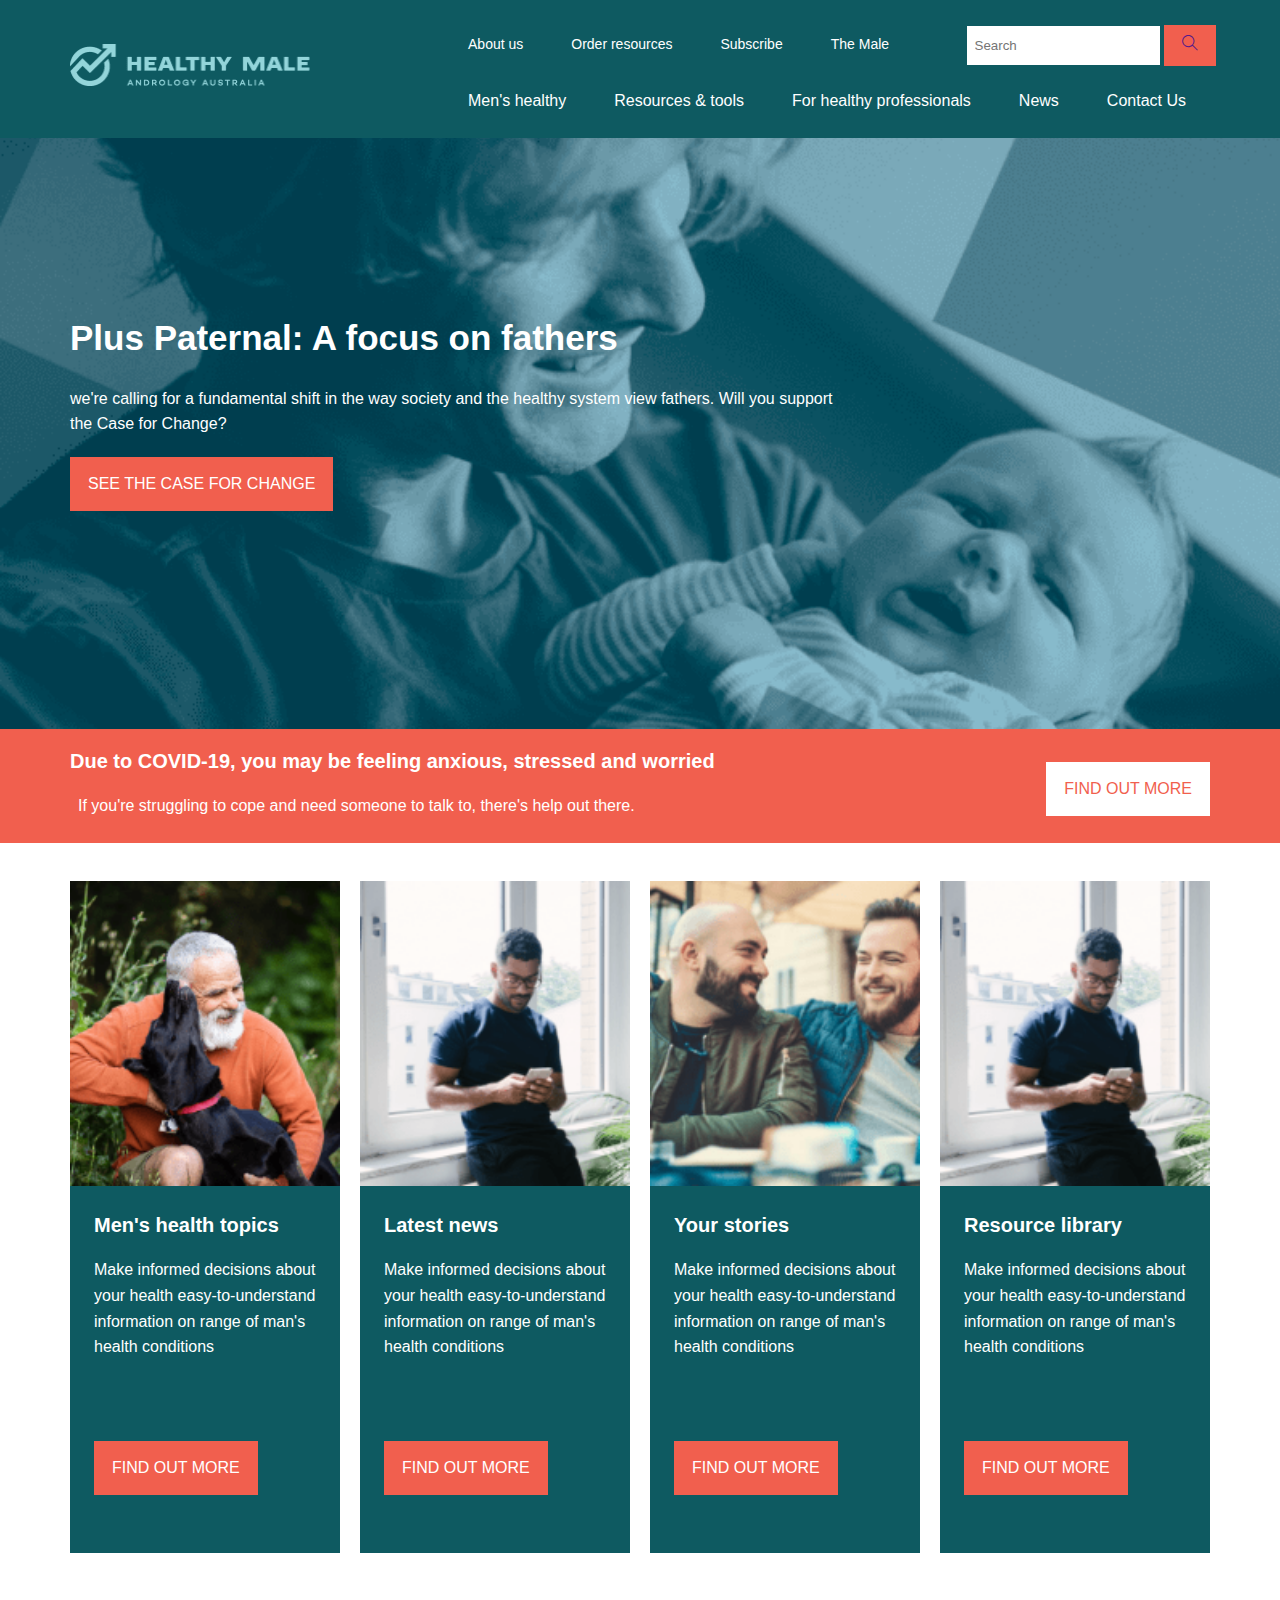
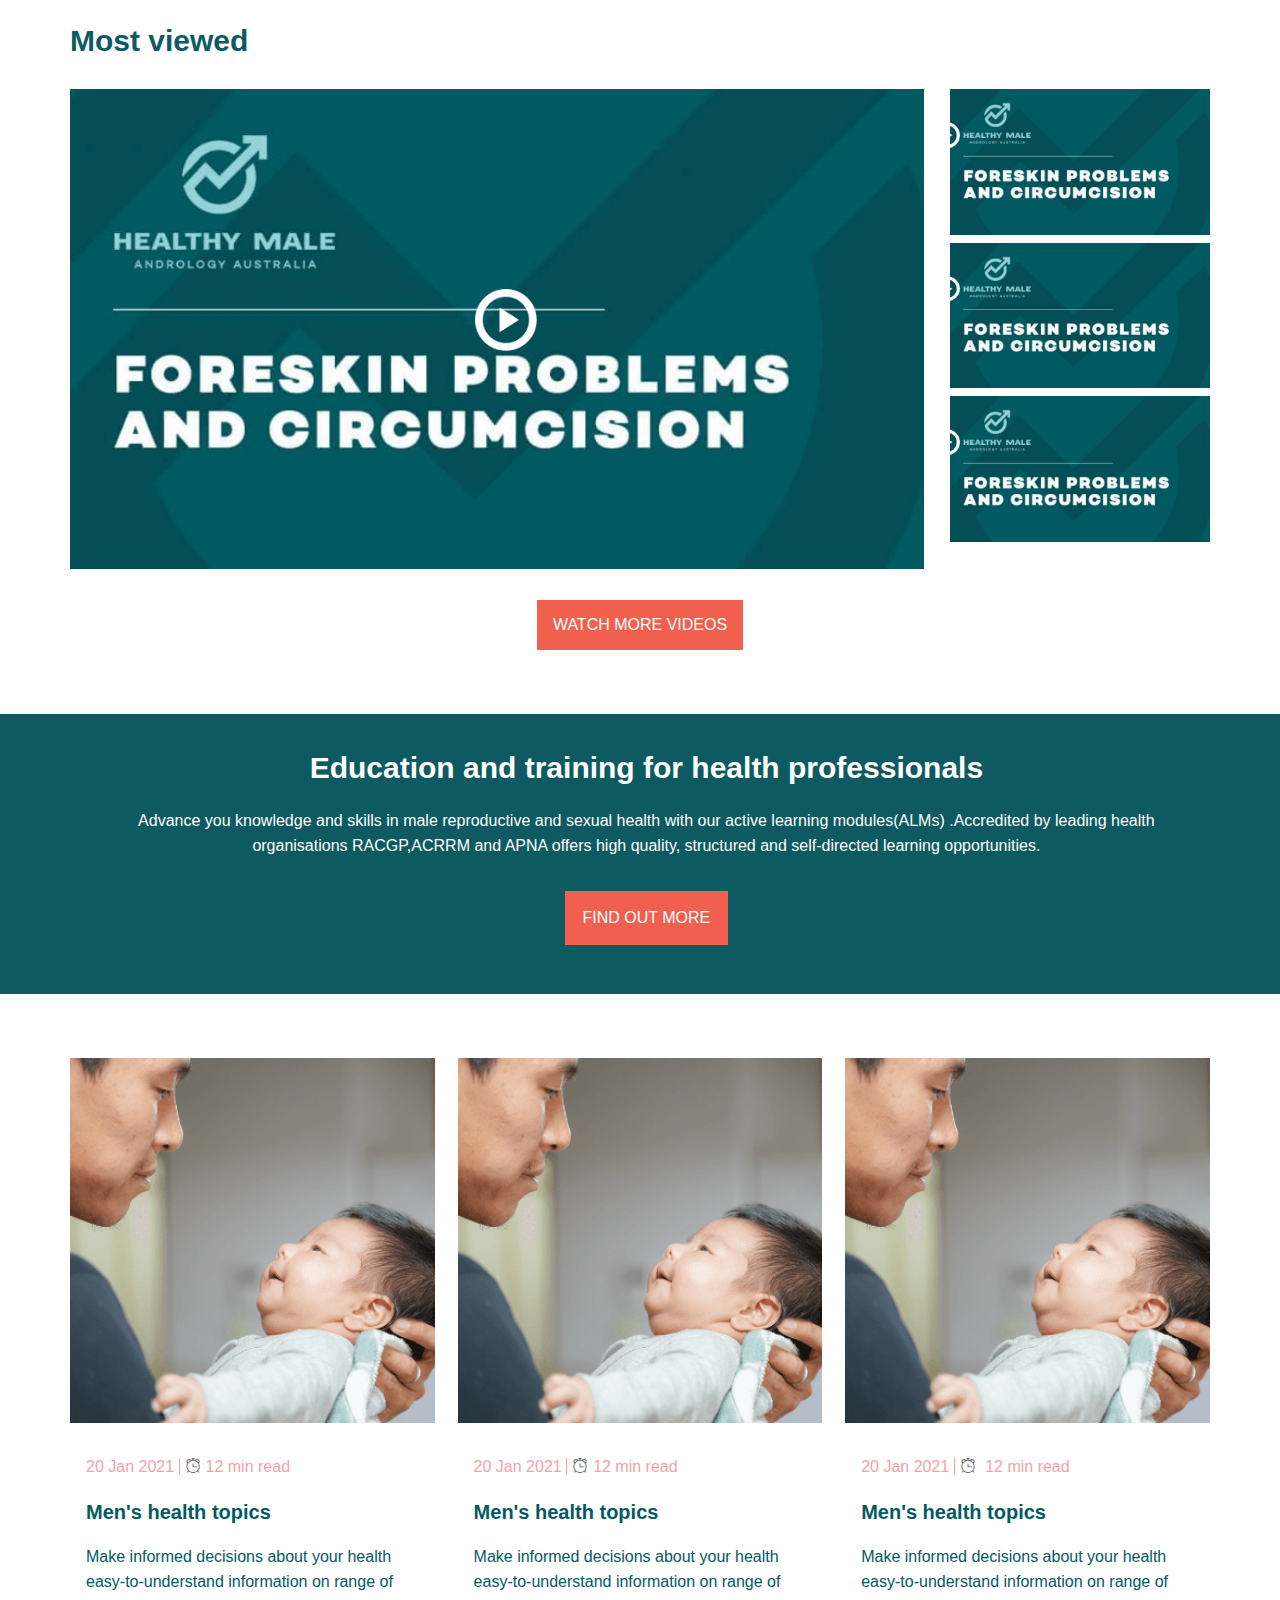
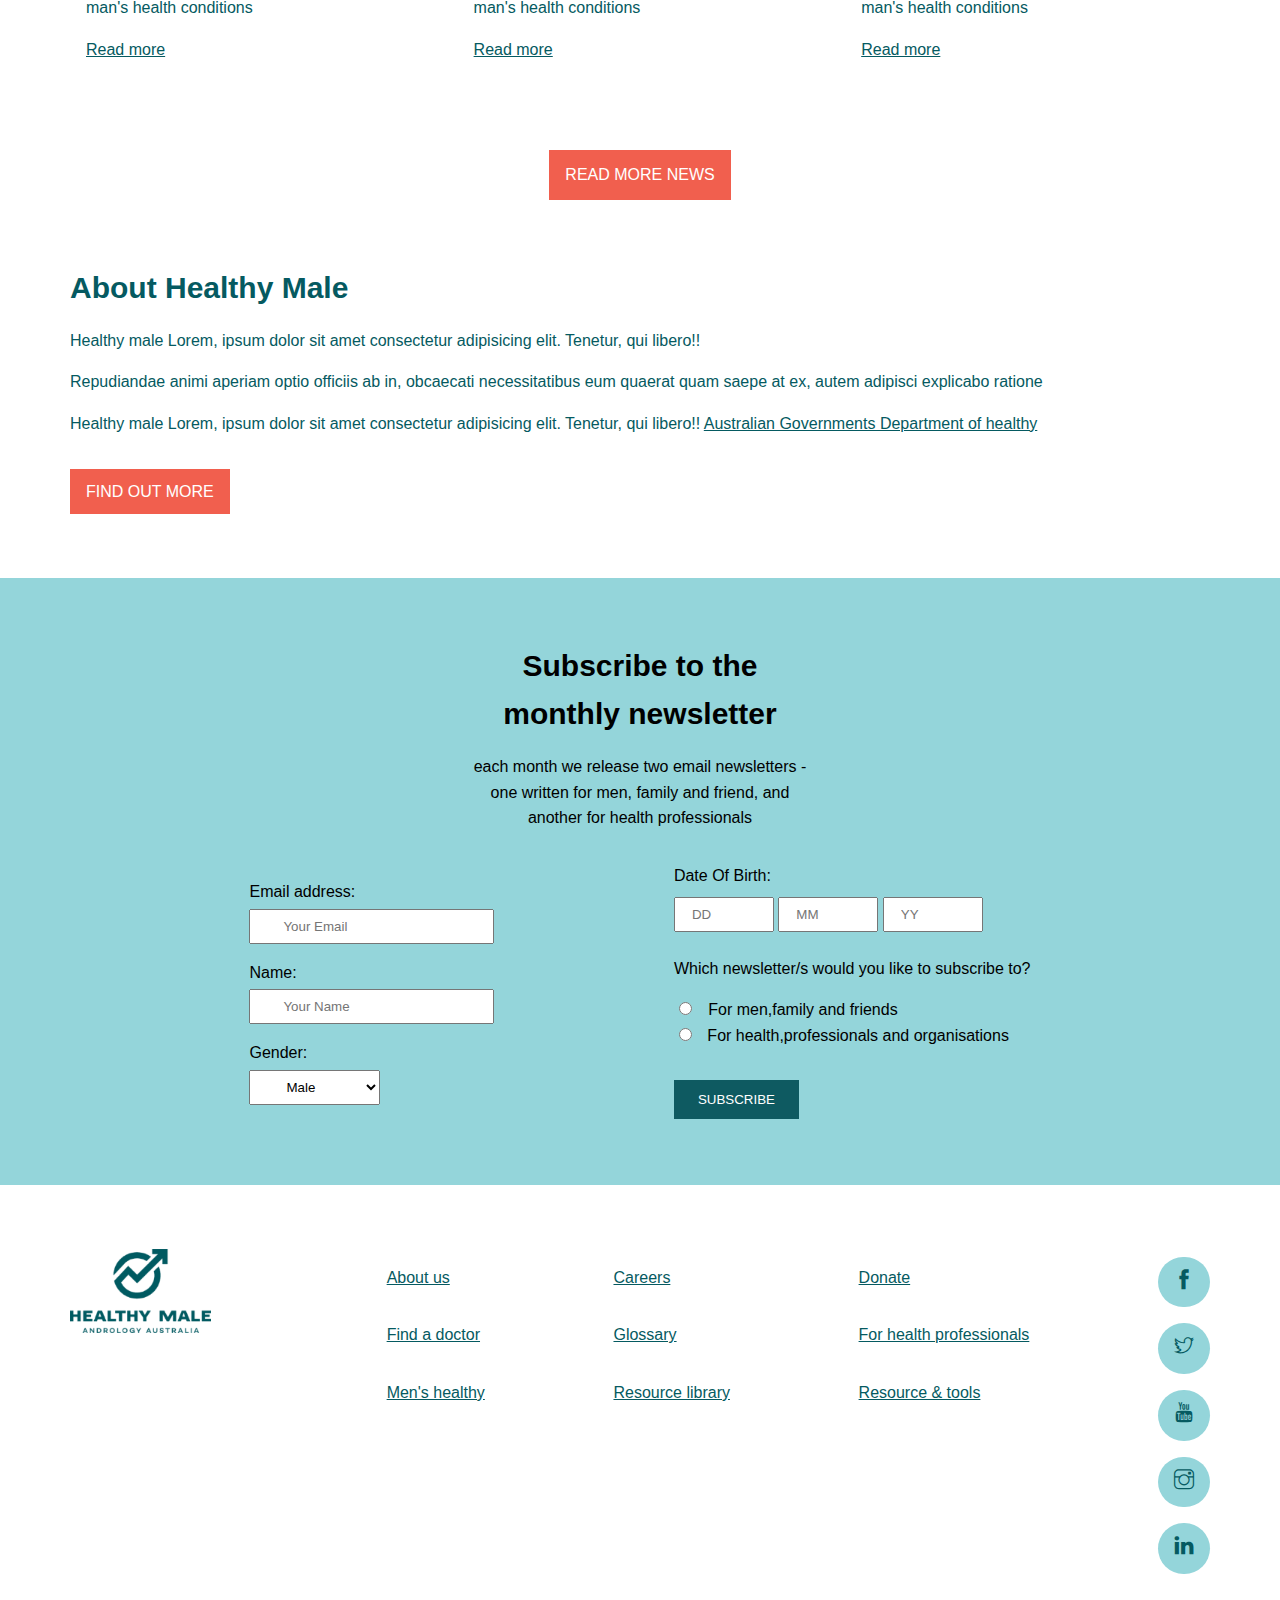
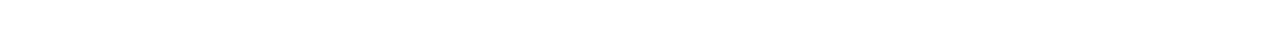
==== index.html @ af267ff8 "HM: add file html,scss,css" ====
<!DOCTYPE html>
<html lang="en">
<head>
    <meta charset="UTF-8">
    <meta http-equiv="X-UA-Compatible" content="IE=edge">
    <meta name="viewport" content="width=device-width, initial-scale=1.0">
    <link rel="stylesheet" href="./css/style.css">
    <link rel="stylesheet" href="./assets/themify-icons/themify-icons.css">
    <link rel="stylesheet" href="./css/responsive.css">
    <title>Healthy male</title>
</head>
<body>
    <header class="header">
        <!-- Begin header -->
        <div class="container">
            <div class="header__menu">
                <div class="header__menu--logo">
                    <img src="./assets/images/Image 1.png" alt="" class="header__logo">
                </div>
                <div class="header__menu--nav">
                    <div class="header__menu--navtop">
                        <ul>
                            <li><a href="#">About us</a></li>
                            <li><a href="#">Order resources</a></li>
                            <li><a href="#">Subscribe</a></li>
                            <li><a href="#">The Male</a></li>
                        </ul>
                        <div class="header__search">
                            <input type="text" class="header__menu--search" placeholder="Search">
                            <a href=""><i class="ti-search"></i></a>
                        </div>
                        <div class="header__more--menu">
                            <a href=""><i class="ti-menu"></i></a>
                        </div>
                    </div>
                    <div class="header__menu--navbottom">
                        <ul>
                            <li><a href="#">Men's healthy</a></li>
                            <li><a href="#">Resources & tools</a></li>
                            <li><a href="#">For healthy professionals</a></li>
                            <li><a href="#">News</a></li>
                            <li><a href="#">Contact Us</a></li>
                        </ul>
                    </div>
                </div>
            </div>
        </div>
        <!-- End header -->
    </header>
    <div class="main">
        <!-- Begin slider -->
        <div class="slider">
            <div class="slider__img">
                <img src="./assets/images/091e1bbe48472dd0fef250e299bb41e3@2x.png" alt="" class="slider__bgimg">
            </div>
            <div class="slider__mobile"></div>
            <div class="container">
                <div class="slider__content">
                    <h1 class="slider__title">
                        Plus Paternal:
                        A focus on fathers
                    </h1>
                    <p class="slider__desc">
                        we're calling for a fundamental shift in the way society and the healthy system view fathers. Will you support the Case for Change?
                    </p>
                    <a href="#" class="slider__btn">See the case for change</a>
                </div>
            </div>
            <!-- begin slider text -->
            <div class="slider__text">
                <div class="container">
                    <div class="slider__text--body">
                        <h3 class="slider__text--title">
                            Due to COVID-19, you may be feeling anxious, stressed and worried
                        </h3>
                        <p class="slider__text--desc">
                            If you're struggling to cope and need someone to talk to, there's help out there.
                        </p>
                        <div>
                            <a href="" class="slider__text--btn">Find out more</a>
                        </div>
                        <div>
                            <a href="" class="slider__mobile--btn">odder now</a>
                        </div>

                    </div>
                </div>
            </div>
            <!-- end slider text -->
        </div>
        <!-- end slider -->
        <!-- begin news -->
        <div class="news">
            <div class="container">
                <!-- begin news top -->
                <div class="news__top">
                    <div class="news__top--item">
                        <img src="./assets/images/iStock-1227005375_HPMen's HealthTopics.png" alt="" class="news__item--img">
                        <div class="news__item--content">
                            <h3 class="news__item--title">Men's health topics</h3>
                            <p class="news__item--desc">Make informed decisions about your health easy-to-understand information on range of man's  health conditions </p>
                            <div class="news__mobile--desc">information an a range of men's health conditions</div>
                            <div class="news__mobile--btn"><a href="#" class="news__item--btn">Find out more</a></div>
                        </div>
                    </div>
                    <div class="news__top--item">
                        <img src="./assets/images/iStock-1185966868_HPLatest News.png" alt="" class="news__item--img">
                        <div class="news__item--content">
                            <h3 class="news__item--title">Latest news</h3>
                            <p class="news__item--desc">Make informed decisions about your health easy-to-understand information on range of man's  health conditions </p>
                            <div class="news__mobile--desc">Stay informed on men's health issues</div>
                            <div class="news__mobile--btn"><a href="#" class="news__item--btn">Find out more</a></div>
                        </div>
                    </div>
                    <div class="news__top--item">
                        <img src="./assets/images/5cf38bdf5fa5638c1c926e0977350c96.png" alt="" class="news__item--img">
                        <div class="news__item--content">
                            <h3 class="news__item--title">Your stories</h3>
                            <p class="news__item--desc">Make informed decisions about your health easy-to-understand information on range of man's  health conditions </p>
                            <div class="news__mobile--desc">Real stories form real Aussie men</div>
                            <div class="news__mobile--btn"><a href="#" class="news__item--btn">Find out more</a></div>
                        </div>
                    </div>
                    <div class="news__top--item">
                        <img src="./assets/images/iStock-1185966868_HPLatest News.png" alt="" class="news__item--img">
                        <div class="news__item--content">
                            <h3 class="news__item--title">Resource library</h3>
                            <p class="news__item--desc">Make informed decisions about your health easy-to-understand information on range of man's  health conditions </p>
                            <div class="news__mobile--desc">Browse through our resource library</div>
                            <div class="news__mobile--btn"><a href="#" class="news__item--btn">Find out more</a></div>
                        </div>
                    </div>
                </div>
                <!-- end news top -->
                <!-- begin new bottom -->
                <div class="news__bottom">
                    <h2 class="news__bottom--title">
                        Most viewed
                    </h2>
                    <div class="news__bottom--videos">
                        <div class="news__video--main">
                            <img src="./assets/images/Image 2@3x.png" alt="" class="news__main--video">
                            <img src="./assets/images/Play.png" alt="" class="news__video--play">
                        </div>
                        <div class="news__videos--sub">
                            <div class="news__subnews">
                                <img src="./assets/images/Image 2.png" alt="" class="news__videos--subnews">
                                <img src="./assets/images/Play.png" alt="" class="news__video--playsub">
                            </div>
                            <div class="news__subnews">
                                <img src="./assets/images/Image 2.png" alt="" class="news__videos--subnews">
                                <img src="./assets/images/Play.png" alt="" class="news__video--playsub">
                            </div>
                            <div class="news__subnews">
                                <img src="./assets/images/Image 2.png" alt="" class="news__videos--subnews">
                                <img src="./assets/images/Play.png" alt="" class="news__video--playsub">
                            </div>
                        </div>
                    </div>
                    <div class="news__bottom--btn">
                        <a href="#" class="news__btn">Watch more videos</a>
                    </div>
                </div>
            </div>
        </div>
        <!-- end news -->
        <!-- begin banner -->
        <div class="banner">
            <div>
                <img src="./assets/images/aa21316_website_banners-1920x680_3_6@3x.png" alt="" class="banner__img">
                <img src="./assets/images/aa21316_website_banners-1920x680_3_3@3x.png" alt="" class="banner__mobile--img">
            </div>
            <div class="container">
                <div class="banner__content">
                    <h2 class="banner__title">Education and training for health professionals</h2>
                    <p class="banner__desc">Advance you knowledge and skills in male reproductive and sexual health with our active learning modules(ALMs)
                        .Accredited by leading health organisations RACGP,ACRRM and APNA offers high quality, structured and self-directed learning opportunities.
                    </p>
                    <div>
                        <a href="#" class="banner__btn">find out more</a>
                    </div>
                </div>
            </div>
        </div>
        <!-- end banner -->
        <!-- begin about -->
        <div class="about">
            <div class="container">
                <div class="about__news">
                    <div class="about__news--item">
                        <img src="./assets/images/Image 3.png" alt="" class="about__item--img">
                        <div class="about__item--content">
                            <p class="about__news--date">
                                20 Jan 2021 <span class="about__time--read"><i class="ti-alarm-clock"></i>12 min read</span>
                            </p>
                            <h3 class="about__item--title">Men's health topics</h3>
                            <p class="about__item--desc">Make informed decisions about your health easy-to-understand information on range of man's  health conditions </p>
                            <div><a href="#" class="about__item--btn">Read more</a></div>
                        </div>
                    </div>
                    <div class="about__news--item">
                        <img src="./assets/images/Image 3.png" alt="" class="about__item--img">
                        <div class="about__item--content">
                            <p class="about__news--date">
                                20 Jan 2021 <span class="about__time--read"><i class="ti-alarm-clock"></i>12 min read</span>
                            </p>
                            <h3 class="about__item--title">Men's health topics</h3>
                            <p class="about__item--desc">Make informed decisions about your health easy-to-understand information on range of man's  health conditions </p>
                            <div><a href="#" class="about__item--btn">Read more</a></div>
                        </div>
                    </div>
                    <div class="about__news--item">
                        <img src="./assets/images/Image 3.png" alt="" class="about__item--img">
                        <div class="about__item--content">
                            <p class="about__news--date">
                                20 Jan 2021 <span class="about__time--read"> <i class="ti-alarm-clock"></i> 12 min read</span>
                            </p>
                            <h3 class="about__item--title">Men's health topics</h3>
                            <p class="about__item--desc">Make informed decisions about your health easy-to-understand information on range of man's  health conditions </p>
                            <div><a href="#" class="about__item--btn">Read more</a></div>
                        </div>
                    </div>
                </div>
                <div class="about__news--btn">
                    <a href="" class="about__btn--rmn">Read more news</a>
                </div>
                <div class="about__content">
                    <h2 class="about__title">
                        About Healthy Male
                    </h2>
                    <p class="about__desc">Healthy male Lorem, ipsum dolor sit amet consectetur adipisicing elit. Tenetur, qui libero!!</p>
                    <p class="about__desc"> Repudiandae animi aperiam optio officiis ab in, obcaecati necessitatibus eum quaerat quam saepe at ex, autem adipisci explicabo ratione</p>
                    <p class="about__desc">Healthy male Lorem, ipsum dolor sit amet consectetur adipisicing elit. Tenetur, qui libero!! <a href="#">Australian Governments Department of healthy</a></p>
                    <div>
                        <a href="" class="about__btn">Find out more</a>
                    </div>
                </div>
            </div>
        </div>
        <!-- end about -->
        <!--  begin contact -->
        <div class="contact">
            <div class="container">
                <div class="contact__content">
                    <h2 class="contact__title">Subscribe to the monthly newsletter</h2>
                    <div class="contact__desc">each month we release two email newsletters - one written for men, family and friend, and another for health professionals</div>
                </div>
                <form action="#" class="contact__form">
                    <div class="contact__form--group">
                        <div class="contact__form--email">
                            <label class="contact__femail" for="email">Email address:</label></br>
                            <input type="text" required class="contact__form--control" placeholder="Your Email" name="email" value="">
                        </div>
                        <div class="contact__form--name">
                            <label class="contact__fname" for="name">Name:</label></br>
                            <input type="text" required class="contact__form--control" placeholder="Your Name" name="your name" value="">
                        </div>
                        <div class="contact__form--gender">
                            <label class="fgender" for="gender">Gender:</label></br>
                            <select name="gender"  class="contact__form--control">
                                <option value="male">Male</option>
                                <option value="female">Female</option>
                                <option value="other">Other</option>
                            </select>
                        </div>
                    </div>
                    <div class="contact__row">
                        <div class="contact__form--dob">
                            <label class="dob" for="date of birth">Date Of Birth:</label></br>
                            <input type="text" name="day" id="" placeholder="DD" required class="contact__form--controldob contact__form--dobdd">
                            <input type="text" name="month" id="" placeholder="MM" required class="contact__form--controldob">
                            <input type="text" name="year" id="" placeholder="YY" required class="contact__form--controldob">
                        </div>
                        <p class="contact__radio">Which newsletter/s would you like to subscribe to?</p>
                            <input type="radio" name="subscribe to">
                            <label for="for men,family and friends">For men,family and friends</label><br>
                            <input type="radio" name="subscribe to">
                            <label class="contact__radio--lable" for="for health,professionals and organisations">For health,professionals and organisations</label>
                            <div class="contact__btn">
                                <input type="submit" value="Subscribe" class="contact__btn--subscribe">
                            </div>
                    </div>
                </form>
            </div>
        </div>
        <!-- end contact -->
    </div>
    <footer class="footer">
        <div class="container">
            <div class="footer__menu">
                <div class="footer__logo">
                    <img src="./assets/images/Image 4.png" alt="" class="footer__logo--img">
                </div>
                <div class="footer__menu--row">
                    <a href="" class="footer__session">About us</a>
                    <a href="" class="footer__session">Find a doctor</a>
                    <a href="" class="footer__session">Men's healthy</a>
                </div>
                <div class="footer__menu--row">
                    <a href="" class="footer__session">Careers</a>
                    <a href="" class="footer__session">Glossary</a>
                    <a href="" class="footer__session">Resource library</a>
                </div>
                <div class="footer__menu--row">
                    <a href="" class="footer__session">Donate</a>
                    <a href="" class="footer__session">For health professionals</a>
                    <a href="" class="footer__session">Resource & tools</a>
                </div>
                <div class="footer__social">
                    <a href="#" class="footer__item"><i class="ti-facebook"></i></a>
                    <a href="#" class="footer__item"><i class="ti-twitter"></i></a>
                    <a href="#" class="footer__item"><i class="ti-youtube"></i></a>
                    <a href="#" class="footer__item"><i class="ti-instagram"></i></a>
                    <a href="#" class="footer__item"><i class="ti-linkedin"></i></a>
                </div>
                <div class="footer__menu--mobile">
                    <div class="footer__mobile--row">
                        <a href="" class="footer__session">About us</a>
                        <a href="" class="footer__session">Find a doctor</a>
                        <a href="" class="footer__session">Men's healthy</a>
                        <a href="" class="footer__session">Contact us</a> 
                        <a href="" class="footer__session">Glossary</a>
                    </div>
                    <div class="footer__mobile--row">
                    <a href="" class="footer__session">Resource library</a>
                        <a href="" class="footer__session">Donate</a>
                    <a href="" class="footer__session">For health professionals</a>
                    <a href="" class="footer__session">Resource & tools</a>
                    </div>
                </div>

            </div>
        </div>
    </footer>
    
</body>
</html>
---- css/style.css ----
.container {
  width: 1180px;
  max-width: 100%;
  margin: 0 auto;
  padding: 0 20px;
}

html, body, div, span, applet, object, iframe,
h1, h2, h3, h4, h5, h6, p, blockquote, pre,
a, abbr, acronym, address, big, cite, code,
del, dfn, em, img, ins, kbd, q, s, samp,
small, strike, strong, sub, sup, tt, var,
b, u, i, center,
dl, dt, dd, ol, ul, li,
fieldset, form, label, legend,
table, caption, tbody, tfoot, thead, tr, th, td,
article, aside, canvas, details, embed,
figure, figcaption, footer, header, hgroup,
menu, nav, output, ruby, section, summary,
time, mark, audio, video {
  margin: 0;
  padding: 0;
  border: 0;
  font-size: 100%;
  font: inherit;
  vertical-align: baseline;
  font-family: sans-serif;
  font-size: 1.6rem;
  -webkit-box-sizing: border-box;
          box-sizing: border-box;
}

body {
  line-height: 1.6;
}

ol, ul {
  list-style: none;
}

html {
  font-size: 62.5%;
}

h1 {
  font-size: 3.5rem;
}

h2 {
  font-size: 3rem;
}

h3 {
  font-size: 2rem;
}

h4 {
  font-size: 1.8rem;
}

h5 {
  font-size: 1.6rem;
}

h6 {
  font-size: 1.4rem;
}

h1, h2, h3, h4.h5.h6 {
  font-weight: 900;
}

.header {
  position: fixed;
  min-height: 132px;
  width: 100%;
  top: 0;
  z-index: 1;
  background-color: #0e5a61;
}

.header__menu {
  display: -webkit-box;
  display: -ms-flexbox;
  display: flex;
  -ms-flex-wrap: wrap;
      flex-wrap: wrap;
  -webkit-box-pack: justify;
      -ms-flex-pack: justify;
          justify-content: space-between;
  -webkit-box-align: center;
      -ms-flex-align: center;
          align-items: center;
}

.header__menu--nav {
  display: -webkit-box;
  display: -ms-flexbox;
  display: flex;
  -webkit-box-orient: vertical;
  -webkit-box-direction: normal;
      -ms-flex-direction: column;
          flex-direction: column;
  -ms-flex-wrap: wrap;
      flex-wrap: wrap;
}

.header__menu--navtop ul, .header__menu--navbottom ul {
  display: -webkit-box;
  display: -ms-flexbox;
  display: flex;
  -ms-flex-wrap: wrap;
      flex-wrap: wrap;
}

.header__menu--navtop ul li, .header__menu--navbottom ul li {
  margin: 0 16px;
}

.header__menu--navtop ul li a, .header__menu--navbottom ul li a {
  color: #fff;
  text-decoration: none;
  padding: 12px 8px;
}

.header__menu--navtop {
  line-height: 39px;
}

.header__menu--navtop ul {
  margin: 24px 0;
}

.header__menu--navtop ul li a {
  text-decoration: none;
  font-size: 1.4rem;
}

.header__menu--navtop ul li:hover {
  background-color: #f15f4e;
}

.header__menu--navtop ul input {
  border: none;
  padding: 12px;
}

.header__search {
  position: absolute;
  top: 18%;
  right: 5%;
}

.header__search a {
  text-decoration: none;
  -webkit-transform: translateY(6px);
          transform: translateY(6px);
}

.header__search a:hover {
  opacity: 0.8;
  color: #fff;
}

.header__search a i {
  padding: 10px 18px 15px 18px;
  background-color: #f15f4e;
  font-size: 1.6rem;
}

.header__more--menu {
  display: none;
  position: absolute;
  top: 10%;
  right: 0;
}

.header__more--menu a {
  text-decoration: none;
  color: #f15f4e;
}

.header__more--menu a i {
  font-size: 3rem;
  padding: 10px 18px 15px 18px;
}

.header__menu--search {
  padding: 12px 8px;
  border: none;
}

.header__menu--navbottom ul {
  margin-bottom: 24px;
}

.header__menu--navbottom ul li a {
  font-size: 1.6rem;
}

.header__menu--navbottom ul li a:hover {
  background-color: #f15f4e;
}

.slider {
  margin-top: 132px;
  position: relative;
  width: 100%;
}

.slider__img {
  width: 100%;
}

.slider__bgimg {
  width: 100%;
  height: auto;
  display: block;
}

.slider__content {
  position: absolute;
  top: 25%;
  width: 60%;
  color: #fff;
}

.slider__mobile {
  display: none;
}

.slider__title {
  margin-bottom: 20px;
}

.slider__desc {
  margin-bottom: 20px;
}

.slider__btn {
  text-transform: uppercase;
  text-decoration: none;
  padding: 14px 18px;
  background-color: #f15f4e;
  color: #fff;
  display: inline-block;
}

.slider__btn:hover {
  background-color: #0e5a61;
  color: #fff;
}

.slider__text {
  width: 100%;
  color: #fff;
  background-color: #f15f4e;
}

.slider__text--body {
  padding: 16px 0;
}

.slider__text--title {
  display: inline-block;
  margin-bottom: 8px;
}

.slider__text--desc {
  margin: 8px;
}

.slider__text--btn, .slider__mobile--btn {
  float: right;
  -webkit-transform: translateY(-65px);
          transform: translateY(-65px);
  text-transform: uppercase;
  text-decoration: none;
  padding: 14px 18px;
  background-color: #f15f4e;
  color: #fff;
  display: inline-block;
  background-color: #fff;
  color: #f15f4e;
}

.slider__text--btn:hover, .slider__mobile--btn:hover {
  background-color: #0e5a61;
  color: #fff;
}

.slider__mobile--btn {
  display: none;
}

.news {
  width: 100%;
}

.news__top {
  display: -webkit-box;
  display: -ms-flexbox;
  display: flex;
  -ms-flex-wrap: wrap;
      flex-wrap: wrap;
  -webkit-box-pack: justify;
      -ms-flex-pack: justify;
          justify-content: space-between;
  width: 100%;
  margin: 32px 0;
}

.news__top--item {
  background-color: #0e5a61;
  color: #fff;
  width: calc(( 100% - 60px ) / 4);
  position: relative;
}

.news__item--img {
  width: 100%;
  height: auto;
}

.news__item--content {
  height: 360px;
  padding: 16px 24px;
}

.news__item--title {
  margin-bottom: 16px;
}

.news__item--desc {
  margin-bottom: 8px;
}

.news__mobile--desc {
  display: none;
}

.news__mobile--btn {
  position: absolute;
  bottom: 4%;
}

.news__item--btn {
  text-transform: uppercase;
  text-decoration: none;
  padding: 14px 18px;
  background-color: #f15f4e;
  color: #fff;
  display: inline-block;
  margin: 32px 0 32px 0;
}

.news__item--btn:hover {
  background-color: #94d5da;
  color: #000;
}

.news__bottom {
  margin: 64px 0;
}

.news__bottom--title {
  color: #0e5a61;
  margin-bottom: 24px;
}

.news__bottom--videos {
  display: -webkit-box;
  display: -ms-flexbox;
  display: flex;
  -webkit-box-pack: justify;
      -ms-flex-pack: justify;
          justify-content: space-between;
}

.news__video--main {
  position: relative;
}

.news__main--video {
  display: inline-block;
  width: 97%;
}

.news__video--play {
  position: absolute;
  left: 46%;
  top: 41%;
  width: 7%;
}

.news__videos--sub {
  width: 26%;
}

.news__videos--subnews {
  width: 100%;
}

.news__video--playsub {
  position: absolute;
  -webkit-transform: translateY(130%);
          transform: translateY(130%);
  left: 73%;
  width: 2%;
}

.news__bottom--btn {
  text-align: center;
  margin: 24px 0;
}

.news__btn {
  text-transform: uppercase;
  text-decoration: none;
  padding: 14px 18px;
  background-color: #f15f4e;
  color: #fff;
  display: inline-block;
  padding: 12px 16px;
}

.news__btn:hover {
  background-color: #0e5a61;
  color: #fff;
}

.about {
  width: 100%;
  height: auto;
}

.about__news {
  display: -webkit-box;
  display: -ms-flexbox;
  display: flex;
  -ms-flex-wrap: wrap;
      flex-wrap: wrap;
  -webkit-box-pack: justify;
      -ms-flex-pack: justify;
          justify-content: space-between;
  width: 100%;
  margin: 32px 0 64px 0;
}

.about__news--item {
  width: 32%;
}

.about__item--img {
  width: 100%;
}

.about__item--content {
  color: #055a61;
  margin: 24px 16px;
}

.about__news--date {
  color: #f25f74;
  opacity: 0.6;
}

.about__time--read {
  border-left: 1px solid #f25f74;
  padding-left: 5px;
}

.about__time--read i {
  color: #000;
  margin-right: 5px;
}

.about__item--title {
  margin: 16px 0;
}

.about__item--desc {
  margin-bottom: 16px;
}

.about__item--btn {
  color: #055a61;
}

.about__news--btn {
  text-align: center;
}

.about__btn--rmn {
  text-transform: uppercase;
  text-decoration: none;
  padding: 14px 18px;
  background-color: #f15f4e;
  color: #fff;
  display: inline-block;
  padding: 12px 16px;
}

.about__btn--rmn:hover {
  background-color: #0e5a61;
}

.about__content {
  margin: 64px 0;
  color: #055a61;
}

.about__title {
  margin: 16px 0;
}

.about__desc {
  margin-bottom: 16px;
}

.about__desc a {
  color: #055a61;
}

.about__btn {
  text-transform: uppercase;
  text-decoration: none;
  padding: 14px 18px;
  background-color: #f15f4e;
  color: #fff;
  display: inline-block;
  padding: 10px 16px;
  margin-top: 16px;
}

.about__btn:hover {
  background-color: #0e5a61;
}

.banner {
  width: 100%;
  min-height: 280px;
  position: relative;
  margin-bottom: 64px;
  background-color: #0e5a61;
}

.banner__img {
  display: none;
  width: 100%;
  height: auto;
}

.banner__mobile--img {
  display: none;
}

.banner__content {
  width: 85%;
  text-align: center;
  position: absolute;
  top: 5%;
  left: 8%;
  color: #fff;
}

.banner__title {
  margin: 16px 0;
}

.banner__desc {
  margin-bottom: 32px;
}

.banner__btn {
  text-transform: uppercase;
  text-decoration: none;
  padding: 14px 18px;
  background-color: #f15f4e;
  color: #fff;
  display: inline-block;
}

.banner__btn:hover {
  background-color: #94d5da;
  color: #000;
}

.contact {
  background-color: #94d5da;
  width: 100%;
  text-align: center;
  padding-bottom: 64px;
}

.contact__content {
  width: 30%;
  margin: 0 auto;
}

.contact__title {
  padding: 64px 0 16px 0;
}

.contact__desc {
  margin-bottom: 32px;
}

.contact__form {
  text-align: start;
  display: -webkit-box;
  display: -ms-flexbox;
  display: flex;
  -webkit-box-pack: space-evenly;
      -ms-flex-pack: space-evenly;
          justify-content: space-evenly;
  -ms-flex-wrap: wrap;
      flex-wrap: wrap;
}

.contact__form--email, .contact__form--name, .contact__form--gender {
  margin: 16px 0;
}

.contact__form--control {
  margin-top: 4px;
  padding: 8px 32px;
}

.contact #gender {
  margin-top: 8px;
  padding: 8px 84px;
}

.contact__form--controldob {
  margin: 8px 0;
  width: 64px;
  padding: 8px 16px;
}

.contact__radio {
  margin: 16px 0;
}

.contact__radio--lable {
  margin-left: 8px;
}

.contact__btn--subscribe {
  margin-top: 32px;
  padding: 12px 24px;
  background-color: #0e5a61;
  color: #fff;
  text-transform: uppercase;
  border: none;
}

.footer {
  width: 100%;
}

.footer__menu {
  display: -webkit-box;
  display: -ms-flexbox;
  display: flex;
  -ms-flex-wrap: wrap;
      flex-wrap: wrap;
  -webkit-box-pack: justify;
      -ms-flex-pack: justify;
          justify-content: space-between;
  padding: 64px 0;
}

.footer__logo--img {
  color: #055a61;
  width: 75%;
}

.footer__menu--mobile {
  display: none;
}

.footer__menu--row, .footer__mobile--row {
  display: -webkit-box;
  display: -ms-flexbox;
  display: flex;
  -webkit-box-orient: vertical;
  -webkit-box-direction: normal;
      -ms-flex-direction: column;
          flex-direction: column;
}

.footer__menu--row a, .footer__mobile--row a {
  color: #055a61;
  padding: 16px 0;
  display: inline-block;
}

.footer__menu--row a:hover, .footer__mobile--row a:hover {
  opacity: 0.8;
}

.footer__social {
  display: -webkit-box;
  display: -ms-flexbox;
  display: flex;
  -webkit-box-orient: vertical;
  -webkit-box-direction: normal;
      -ms-flex-direction: column;
          flex-direction: column;
}

.footer__social a {
  margin: 8px 0;
  text-decoration: none;
  padding: 12px 16px;
  border-radius: 50px;
  background-color: #94d5da;
  color: #055a61;
}

.footer__social a i {
  font-size: 2rem;
}

.footer__social a:hover {
  background-color: #f15f4e;
  color: #fff;
}
/*# sourceMappingURL=style.css.map */
---- assets/themify-icons/themify-icons.css ----
@font-face {
	font-family: 'themify';
	src:url('fonts/themify.eot?-fvbane');
	src:url('fonts/themify.eot?#iefix-fvbane') format('embedded-opentype'),
		url('fonts/themify.woff?-fvbane') format('woff'),
		url('fonts/themify.ttf?-fvbane') format('truetype'),
		url('fonts/themify.svg?-fvbane#themify') format('svg');
	font-weight: normal;
	font-style: normal;
}

[class^="ti-"], [class*=" ti-"] {
	font-family: 'themify';
	speak: none;
	font-style: normal;
	font-weight: normal;
	font-variant: normal;
	text-transform: none;
	line-height: 1;

	/* Better Font Rendering =========== */
	-webkit-font-smoothing: antialiased;
	-moz-osx-font-smoothing: grayscale;
}

.ti-wand:before {
	content: "\e600";
}
.ti-volume:before {
	content: "\e601";
}
.ti-user:before {
	content: "\e602";
}
.ti-unlock:before {
	content: "\e603";
}
.ti-unlink:before {
	content: "\e604";
}
.ti-trash:before {
	content: "\e605";
}
.ti-thought:before {
	content: "\e606";
}
.ti-target:before {
	content: "\e607";
}
.ti-tag:before {
	content: "\e608";
}
.ti-tablet:before {
	content: "\e609";
}
.ti-star:before {
	content: "\e60a";
}
.ti-spray:before {
	content: "\e60b";
}
.ti-signal:before {
	content: "\e60c";
}
.ti-shopping-cart:before {
	content: "\e60d";
}
.ti-shopping-cart-full:before {
	content: "\e60e";
}
.ti-settings:before {
	content: "\e60f";
}
.ti-search:before {
	content: "\e610";
}
.ti-zoom-in:before {
	content: "\e611";
}
.ti-zoom-out:before {
	content: "\e612";
}
.ti-cut:before {
	content: "\e613";
}
.ti-ruler:before {
	content: "\e614";
}
.ti-ruler-pencil:before {
	content: "\e615";
}
.ti-ruler-alt:before {
	content: "\e616";
}
.ti-bookmark:before {
	content: "\e617";
}
.ti-bookmark-alt:before {
	content: "\e618";
}
.ti-reload:before {
	content: "\e619";
}
.ti-plus:before {
	content: "\e61a";
}
.ti-pin:before {
	content: "\e61b";
}
.ti-pencil:before {
	content: "\e61c";
}
.ti-pencil-alt:before {
	content: "\e61d";
}
.ti-paint-roller:before {
	content: "\e61e";
}
.ti-paint-bucket:before {
	content: "\e61f";
}
.ti-na:before {
	content: "\e620";
}
.ti-mobile:before {
	content: "\e621";
}
.ti-minus:before {
	content: "\e622";
}
.ti-medall:before {
	content: "\e623";
}
.ti-medall-alt:before {
	content: "\e624";
}
.ti-marker:before {
	content: "\e625";
}
.ti-marker-alt:before {
	content: "\e626";
}
.ti-arrow-up:before {
	content: "\e627";
}
.ti-arrow-right:before {
	content: "\e628";
}
.ti-arrow-left:before {
	content: "\e629";
}
.ti-arrow-down:before {
	content: "\e62a";
}
.ti-lock:before {
	content: "\e62b";
}
.ti-location-arrow:before {
	content: "\e62c";
}
.ti-link:before {
	content: "\e62d";
}
.ti-layout:before {
	content: "\e62e";
}
.ti-layers:before {
	content: "\e62f";
}
.ti-layers-alt:before {
	content: "\e630";
}
.ti-key:before {
	content: "\e631";
}
.ti-import:before {
	content: "\e632";
}
.ti-image:before {
	content: "\e633";
}
.ti-heart:before {
	content: "\e634";
}
.ti-heart-broken:before {
	content: "\e635";
}
.ti-hand-stop:before {
	content: "\e636";
}
.ti-hand-open:before {
	content: "\e637";
}
.ti-hand-drag:before {
	content: "\e638";
}
.ti-folder:before {
	content: "\e639";
}
.ti-flag:before {
	content: "\e63a";
}
.ti-flag-alt:before {
	content: "\e63b";
}
.ti-flag-alt-2:before {
	content: "\e63c";
}
.ti-eye:before {
	content: "\e63d";
}
.ti-export:before {
	content: "\e63e";
}
.ti-exchange-vertical:before {
	content: "\e63f";
}
.ti-desktop:before {
	content: "\e640";
}
.ti-cup:before {
	content: "\e641";
}
.ti-crown:before {
	content: "\e642";
}
.ti-comments:before {
	content: "\e643";
}
.ti-comment:before {
	content: "\e644";
}
.ti-comment-alt:before {
	content: "\e645";
}
.ti-close:before {
	content: "\e646";
}
.ti-clip:before {
	content: "\e647";
}
.ti-angle-up:before {
	content: "\e648";
}
.ti-angle-right:before {
	content: "\e649";
}
.ti-angle-left:before {
	content: "\e64a";
}
.ti-angle-down:before {
	content: "\e64b";
}
.ti-check:before {
	content: "\e64c";
}
.ti-check-box:before {
	content: "\e64d";
}
.ti-camera:before {
	content: "\e64e";
}
.ti-announcement:before {
	content: "\e64f";
}
.ti-brush:before {
	content: "\e650";
}
.ti-briefcase:before {
	content: "\e651";
}
.ti-bolt:before {
	content: "\e652";
}
.ti-bolt-alt:before {
	content: "\e653";
}
.ti-blackboard:before {
	content: "\e654";
}
.ti-bag:before {
	content: "\e655";
}
.ti-move:before {
	content: "\e656";
}
.ti-arrows-vertical:before {
	content: "\e657";
}
.ti-arrows-horizontal:before {
	content: "\e658";
}
.ti-fullscreen:before {
	content: "\e659";
}
.ti-arrow-top-right:before {
	content: "\e65a";
}
.ti-arrow-top-left:before {
	content: "\e65b";
}
.ti-arrow-circle-up:before {
	content: "\e65c";
}
.ti-arrow-circle-right:before {
	content: "\e65d";
}
.ti-arrow-circle-left:before {
	content: "\e65e";
}
.ti-arrow-circle-down:before {
	content: "\e65f";
}
.ti-angle-double-up:before {
	content: "\e660";
}
.ti-angle-double-right:before {
	content: "\e661";
}
.ti-angle-double-left:before {
	content: "\e662";
}
.ti-angle-double-down:before {
	content: "\e663";
}
.ti-zip:before {
	content: "\e664";
}
.ti-world:before {
	content: "\e665";
}
.ti-wheelchair:before {
	content: "\e666";
}
.ti-view-list:before {
	content: "\e667";
}
.ti-view-list-alt:before {
	content: "\e668";
}
.ti-view-grid:before {
	content: "\e669";
}
.ti-uppercase:before {
	content: "\e66a";
}
.ti-upload:before {
	content: "\e66b";
}
.ti-underline:before {
	content: "\e66c";
}
.ti-truck:before {
	content: "\e66d";
}
.ti-timer:before {
	content: "\e66e";
}
.ti-ticket:before {
	content: "\e66f";
}
.ti-thumb-up:before {
	content: "\e670";
}
.ti-thumb-down:before {
	content: "\e671";
}
.ti-text:before {
	content: "\e672";
}
.ti-stats-up:before {
	content: "\e673";
}
.ti-stats-down:before {
	content: "\e674";
}
.ti-split-v:before {
	content: "\e675";
}
.ti-split-h:before {
	content: "\e676";
}
.ti-smallcap:before {
	content: "\e677";
}
.ti-shine:before {
	content: "\e678";
}
.ti-shift-right:before {
	content: "\e679";
}
.ti-shift-left:before {
	content: "\e67a";
}
.ti-shield:before {
	content: "\e67b";
}
.ti-notepad:before {
	content: "\e67c";
}
.ti-server:before {
	content: "\e67d";
}
.ti-quote-right:before {
	content: "\e67e";
}
.ti-quote-left:before {
	content: "\e67f";
}
.ti-pulse:before {
	content: "\e680";
}
.ti-printer:before {
	content: "\e681";
}
.ti-power-off:before {
	content: "\e682";
}
.ti-plug:before {
	content: "\e683";
}
.ti-pie-chart:before {
	content: "\e684";
}
.ti-paragraph:before {
	content: "\e685";
}
.ti-panel:before {
	content: "\e686";
}
.ti-package:before {
	content: "\e687";
}
.ti-music:before {
	content: "\e688";
}
.ti-music-alt:before {
	content: "\e689";
}
.ti-mouse:before {
	content: "\e68a";
}
.ti-mouse-alt:before {
	content: "\e68b";
}
.ti-money:before {
	content: "\e68c";
}
.ti-microphone:before {
	content: "\e68d";
}
.ti-menu:before {
	content: "\e68e";
}
.ti-menu-alt:before {
	content: "\e68f";
}
.ti-map:before {
	content: "\e690";
}
.ti-map-alt:before {
	content: "\e691";
}
.ti-loop:before {
	content: "\e692";
}
.ti-location-pin:before {
	content: "\e693";
}
.ti-list:before {
	content: "\e694";
}
.ti-light-bulb:before {
	content: "\e695";
}
.ti-Italic:before {
	content: "\e696";
}
.ti-info:before {
	content: "\e697";
}
.ti-infinite:before {
	content: "\e698";
}
.ti-id-badge:before {
	content: "\e699";
}
.ti-hummer:before {
	content: "\e69a";
}
.ti-home:before {
	content: "\e69b";
}
.ti-help:before {
	content: "\e69c";
}
.ti-headphone:before {
	content: "\e69d";
}
.ti-harddrives:before {
	content: "\e69e";
}
.ti-harddrive:before {
	content: "\e69f";
}
.ti-gift:before {
	content: "\e6a0";
}
.ti-game:before {
	content: "\e6a1";
}
.ti-filter:before {
	content: "\e6a2";
}
.ti-files:before {
	content: "\e6a3";
}
.ti-file:before {
	content: "\e6a4";
}
.ti-eraser:before {
	content: "\e6a5";
}
.ti-envelope:before {
	content: "\e6a6";
}
.ti-download:before {
	content: "\e6a7";
}
.ti-direction:before {
	content: "\e6a8";
}
.ti-direction-alt:before {
	content: "\e6a9";
}
.ti-dashboard:before {
	content: "\e6aa";
}
.ti-control-stop:before {
	content: "\e6ab";
}
.ti-control-shuffle:before {
	content: "\e6ac";
}
.ti-control-play:before {
	content: "\e6ad";
}
.ti-control-pause:before {
	content: "\e6ae";
}
.ti-control-forward:before {
	content: "\e6af";
}
.ti-control-backward:before {
	content: "\e6b0";
}
.ti-cloud:before {
	content: "\e6b1";
}
.ti-cloud-up:before {
	content: "\e6b2";
}
.ti-cloud-down:before {
	content: "\e6b3";
}
.ti-clipboard:before {
	content: "\e6b4";
}
.ti-car:before {
	content: "\e6b5";
}
.ti-calendar:before {
	content: "\e6b6";
}
.ti-book:before {
	content: "\e6b7";
}
.ti-bell:before {
	content: "\e6b8";
}
.ti-basketball:before {
	content: "\e6b9";
}
.ti-bar-chart:before {
	content: "\e6ba";
}
.ti-bar-chart-alt:before {
	content: "\e6bb";
}
.ti-back-right:before {
	content: "\e6bc";
}
.ti-back-left:before {
	content: "\e6bd";
}
.ti-arrows-corner:before {
	content: "\e6be";
}
.ti-archive:before {
	content: "\e6bf";
}
.ti-anchor:before {
	content: "\e6c0";
}
.ti-align-right:before {
	content: "\e6c1";
}
.ti-align-left:before {
	content: "\e6c2";
}
.ti-align-justify:before {
	content: "\e6c3";
}
.ti-align-center:before {
	content: "\e6c4";
}
.ti-alert:before {
	content: "\e6c5";
}
.ti-alarm-clock:before {
	content: "\e6c6";
}
.ti-agenda:before {
	content: "\e6c7";
}
.ti-write:before {
	content: "\e6c8";
}
.ti-window:before {
	content: "\e6c9";
}
.ti-widgetized:before {
	content: "\e6ca";
}
.ti-widget:before {
	content: "\e6cb";
}
.ti-widget-alt:before {
	content: "\e6cc";
}
.ti-wallet:before {
	content: "\e6cd";
}
.ti-video-clapper:before {
	content: "\e6ce";
}
.ti-video-camera:before {
	content: "\e6cf";
}
.ti-vector:before {
	content: "\e6d0";
}
.ti-themify-logo:before {
	content: "\e6d1";
}
.ti-themify-favicon:before {
	content: "\e6d2";
}
.ti-themify-favicon-alt:before {
	content: "\e6d3";
}
.ti-support:before {
	content: "\e6d4";
}
.ti-stamp:before {
	content: "\e6d5";
}
.ti-split-v-alt:before {
	content: "\e6d6";
}
.ti-slice:before {
	content: "\e6d7";
}
.ti-shortcode:before {
	content: "\e6d8";
}
.ti-shift-right-alt:before {
	content: "\e6d9";
}
.ti-shift-left-alt:before {
	content: "\e6da";
}
.ti-ruler-alt-2:before {
	content: "\e6db";
}
.ti-receipt:before {
	content: "\e6dc";
}
.ti-pin2:before {
	content: "\e6dd";
}
.ti-pin-alt:before {
	content: "\e6de";
}
.ti-pencil-alt2:before {
	content: "\e6df";
}
.ti-palette:before {
	content: "\e6e0";
}
.ti-more:before {
	content: "\e6e1";
}
.ti-more-alt:before {
	content: "\e6e2";
}
.ti-microphone-alt:before {
	content: "\e6e3";
}
.ti-magnet:before {
	content: "\e6e4";
}
.ti-line-double:before {
	content: "\e6e5";
}
.ti-line-dotted:before {
	content: "\e6e6";
}
.ti-line-dashed:before {
	content: "\e6e7";
}
.ti-layout-width-full:before {
	content: "\e6e8";
}
.ti-layout-width-default:before {
	content: "\e6e9";
}
.ti-layout-width-default-alt:before {
	content: "\e6ea";
}
.ti-layout-tab:before {
	content: "\e6eb";
}
.ti-layout-tab-window:before {
	content: "\e6ec";
}
.ti-layout-tab-v:before {
	content: "\e6ed";
}
.ti-layout-tab-min:before {
	content: "\e6ee";
}
.ti-layout-slider:before {
	content: "\e6ef";
}
.ti-layout-slider-alt:before {
	content: "\e6f0";
}
.ti-layout-sidebar-right:before {
	content: "\e6f1";
}
.ti-layout-sidebar-none:before {
	content: "\e6f2";
}
.ti-layout-sidebar-left:before {
	content: "\e6f3";
}
.ti-layout-placeholder:before {
	content: "\e6f4";
}
.ti-layout-menu:before {
	content: "\e6f5";
}
.ti-layout-menu-v:before {
	content: "\e6f6";
}
.ti-layout-menu-separated:before {
	content: "\e6f7";
}
.ti-layout-menu-full:before {
	content: "\e6f8";
}
.ti-layout-media-right-alt:before {
	content: "\e6f9";
}
.ti-layout-media-right:before {
	content: "\e6fa";
}
.ti-layout-media-overlay:before {
	content: "\e6fb";
}
.ti-layout-media-overlay-alt:before {
	content: "\e6fc";
}
.ti-layout-media-overlay-alt-2:before {
	content: "\e6fd";
}
.ti-layout-media-left-alt:before {
	content: "\e6fe";
}
.ti-layout-media-left:before {
	content: "\e6ff";
}
.ti-layout-media-center-alt:before {
	content: "\e700";
}
.ti-layout-media-center:before {
	content: "\e701";
}
.ti-layout-list-thumb:before {
	content: "\e702";
}
.ti-layout-list-thumb-alt:before {
	content: "\e703";
}
.ti-layout-list-post:before {
	content: "\e704";
}
.ti-layout-list-large-image:before {
	content: "\e705";
}
.ti-layout-line-solid:before {
	content: "\e706";
}
.ti-layout-grid4:before {
	content: "\e707";
}
.ti-layout-grid3:before {
	content: "\e708";
}
.ti-layout-grid2:before {
	content: "\e709";
}
.ti-layout-grid2-thumb:before {
	content: "\e70a";
}
.ti-layout-cta-right:before {
	content: "\e70b";
}
.ti-layout-cta-left:before {
	content: "\e70c";
}
.ti-layout-cta-center:before {
	content: "\e70d";
}
.ti-layout-cta-btn-right:before {
	content: "\e70e";
}
.ti-layout-cta-btn-left:before {
	content: "\e70f";
}
.ti-layout-column4:before {
	content: "\e710";
}
.ti-layout-column3:before {
	content: "\e711";
}
.ti-layout-column2:before {
	content: "\e712";
}
.ti-layout-accordion-separated:before {
	content: "\e713";
}
.ti-layout-accordion-merged:before {
	content: "\e714";
}
.ti-layout-accordion-list:before {
	content: "\e715";
}
.ti-ink-pen:before {
	content: "\e716";
}
.ti-info-alt:before {
	content: "\e717";
}
.ti-help-alt:before {
	content: "\e718";
}
.ti-headphone-alt:before {
	content: "\e719";
}
.ti-hand-point-up:before {
	content: "\e71a";
}
.ti-hand-point-right:before {
	content: "\e71b";
}
.ti-hand-point-left:before {
	content: "\e71c";
}
.ti-hand-point-down:before {
	content: "\e71d";
}
.ti-gallery:before {
	content: "\e71e";
}
.ti-face-smile:before {
	content: "\e71f";
}
.ti-face-sad:before {
	content: "\e720";
}
.ti-credit-card:before {
	content: "\e721";
}
.ti-control-skip-forward:before {
	content: "\e722";
}
.ti-control-skip-backward:before {
	content: "\e723";
}
.ti-control-record:before {
	content: "\e724";
}
.ti-control-eject:before {
	content: "\e725";
}
.ti-comments-smiley:before {
	content: "\e726";
}
.ti-brush-alt:before {
	content: "\e727";
}
.ti-youtube:before {
	content: "\e728";
}
.ti-vimeo:before {
	content: "\e729";
}
.ti-twitter:before {
	content: "\e72a";
}
.ti-time:before {
	content: "\e72b";
}
.ti-tumblr:before {
	content: "\e72c";
}
.ti-skype:before {
	content: "\e72d";
}
.ti-share:before {
	content: "\e72e";
}
.ti-share-alt:before {
	content: "\e72f";
}
.ti-rocket:before {
	content: "\e730";
}
.ti-pinterest:before {
	content: "\e731";
}
.ti-new-window:before {
	content: "\e732";
}
.ti-microsoft:before {
	content: "\e733";
}
.ti-list-ol:before {
	content: "\e734";
}
.ti-linkedin:before {
	content: "\e735";
}
.ti-layout-sidebar-2:before {
	content: "\e736";
}
.ti-layout-grid4-alt:before {
	content: "\e737";
}
.ti-layout-grid3-alt:before {
	content: "\e738";
}
.ti-layout-grid2-alt:before {
	content: "\e739";
}
.ti-layout-column4-alt:before {
	content: "\e73a";
}
.ti-layout-column3-alt:before {
	content: "\e73b";
}
.ti-layout-column2-alt:before {
	content: "\e73c";
}
.ti-instagram:before {
	content: "\e73d";
}
.ti-google:before {
	content: "\e73e";
}
.ti-github:before {
	content: "\e73f";
}
.ti-flickr:before {
	content: "\e740";
}
.ti-facebook:before {
	content: "\e741";
}
.ti-dropbox:before {
	content: "\e742";
}
.ti-dribbble:before {
	content: "\e743";
}
.ti-apple:before {
	content: "\e744";
}
.ti-android:before {
	content: "\e745";
}
.ti-save:before {
	content: "\e746";
}
.ti-save-alt:before {
	content: "\e747";
}
.ti-yahoo:before {
	content: "\e748";
}
.ti-wordpress:before {
	content: "\e749";
}
.ti-vimeo-alt:before {
	content: "\e74a";
}
.ti-twitter-alt:before {
	content: "\e74b";
}
.ti-tumblr-alt:before {
	content: "\e74c";
}
.ti-trello:before {
	content: "\e74d";
}
.ti-stack-overflow:before {
	content: "\e74e";
}
.ti-soundcloud:before {
	content: "\e74f";
}
.ti-sharethis:before {
	content: "\e750";
}
.ti-sharethis-alt:before {
	content: "\e751";
}
.ti-reddit:before {
	content: "\e752";
}
.ti-pinterest-alt:before {
	content: "\e753";
}
.ti-microsoft-alt:before {
	content: "\e754";
}
.ti-linux:before {
	content: "\e755";
}
.ti-jsfiddle:before {
	content: "\e756";
}
.ti-joomla:before {
	content: "\e757";
}
.ti-html5:before {
	content: "\e758";
}
.ti-flickr-alt:before {
	content: "\e759";
}
.ti-email:before {
	content: "\e75a";
}
.ti-drupal:before {
	content: "\e75b";
}
.ti-dropbox-alt:before {
	content: "\e75c";
}
.ti-css3:before {
	content: "\e75d";
}
.ti-rss:before {
	content: "\e75e";
}
.ti-rss-alt:before {
	content: "\e75f";
}
---- css/responsive.css ----
/* pc */
@media (width : 1024px){
    /* .header__menu--search{
        top: 18%;
        right: 5%;
    } */
}
/* tablet */
@media (min-width: 740px) and (max-width : 1023px){
    .container{
        width: 1220px;
        padding: 0 40px;
    }
    .header__menu--logo{
        padding: 16px;
    }
    .header__search{
        top: 10%;
        right: 2%;
    }
    .header__menu--navtop ul{
        margin: 0 0 16px 0;
    }
    .header__menu--nav ul li {
        margin: 0 8px 0 0;
    }
    .slider__title{
        font-size: 2.4rem;
        font-weight: 900;
    }
    .slider__content{
        text-align: center;
        top: 20%;
        width: 85%;
    }
    .slier__text--title{
        font-size: 2rem;
    }
    .slider__text--btn{
        float: unset;
        transform: translateY(0);
        margin: 32px 0;
    }
    .news__top{
        display: block;
    }
    .news__top--item{
        width: 100%;
    }
    .banner{
        background-color: #0e5a61;
    }
    .banner__img{
        display: none;
    }
    .banner__mobile--img{
        width: 100%;
        display: none;
    }
    .banner__content{
        padding: 0 32px;
        width: 100%;
        left: 0;
    }
    .banner__title{
        font-size: 2.4rem;
    }
    .contact__content{
        width: 100%;
    }
    .contact__row{
        margin-top: 5px;
    }
}
/* mobile and tablet */
@media (min-width:320px) and (max-width : 1023) {
}
/* mobile */
@media (min-width:320px) and (max-width : 739px){
    .container{
        padding: 0 20px;
        width: 1180px;
        max-width: 100%;
    }
    /* css mobile header */
    .header{
        /* position: relative; */
        width: 100%;
    }
    .header__menu{
    }
    .header__menu--logo{
        width: 251px;
        display: inline-block;
        margin: 16px 8px;
    }
    .header__logo{

    }
    .header__menu--navtop>ul,.header__menu--navbottom>ul{
        display: none;
    }
    .header__search{
        top: 55%;
        left: 8%;
        width: 100%;
    }
    .header__menu--search{
        width: 65%;
    }
    .header__more--menu{
        display: block;
        right: 5%;
    }
    /* css mobile slider */
    .slier{
        margin-top: 0;
    }
    .slider__mobile{
        display: block;
        background: #94d5da;
        width: 100%;
        height: 320px;
    }
    .slider__content{
        top: 25%;
        width: 100%;
        text-align: center;
        right: 0px;
    }
    .slider__title{
        font-size: 2.4rem;
        font-weight: 900;
    }
    .slider__desc{
        width: 90%;
    }
    .slider__btn{
        width: 90%;
    }
    .slider__text--body{
        height: 300px;
    }
    .slider__text--btn{
        display: none;
    }
    .slider__mobile--btn{
        display: block;
        margin-top: 16px;
        margin-bottom: 32px;
        transform: translateY(0px);
        float: left;
        width: 100%;
    }
    /* news mobile css */
    .news__top{
        display: flex;
        flex-direction: column;
        /* width: 100%; */
        height: auto;
        display: block;
        /* flex-shrink: 0; */
    }
    .news__top--item{
        position: relative;
        margin-bottom: 24px;
        display: flex;
        width: 100%;
    }
    .news__item--img{
        height: 100%;
        width: auto;
    }
    .news__item--content{
        background-color: #0e5a61;
        line-height: 1.4;
        padding: 8px;
        width: 100%;
    }
    .news__item--title{
        font-size: 1.8rem;
        font-weight: 400;
        margin-bottom: 8px;
    }
    .news__item--desc{
        display: none;
    }
    .news__mobile--desc{
        display: block;
        font-size: 1.4rem;
        padding-bottom: 16px;
    }
    .news__mobile--btn{
        position: absolute;
        top: 74%;
    }
    .news__item--btn{
        margin: 0;
        padding: 8px 18px;
        font-size: 1.4rem;
    }
    .news__main--video{
        width: 100%;
    }
    .news__videos--sub{
        display: none;
    }
    /* banner */
    .banner__img{
        display: none;
    }
    .banner__mobile--img{
        width: 100%;
        display: block;
    }
    .banner__content{
        width: 100%;
        left: 0;
    }
    .banner__title{
        font-size: 2.4rem;
    }
    /* end banner */
    /* begin about css */
    .about__news{
        display: block;
        margin-bottom: 32px;
    }
    .about__news--item{
        width: 100%;
    }
    .about__news--item:not(:first-child){
        display: none;
    }
    .about__btn--rmn{
        margin-bottom: 64px;
    }
    .about__content{
        display: none;
    }
    /* end about css */
    /* begin contact css */
    
    .contact__content{
        text-align: start;
        width: 100%;
    }
    .contact__form{
        text-align: start;
        justify-content: unset;
    }
    .contact__form--control{
        width: 100%;
    }
    .contact__form--controldob{
        width: 35%;
    }
    .contact__form--dobdd{
        display: none;
    }
    /* end contact css */
    /* begin  mobile footer css  */
    .footer__menu{
        flex-direction: column;
    }
    .footer__logo--img{
        width: 50%;
        display: block;
        margin: 0 auto;
    }
    .footer__menu--row{
        display: none;
    }
    .footer__social{
        padding-top: 64px;
        flex-direction: row;
        padding-bottom: 32px;
        border-bottom: 1px solid #0e5a61;
        margin: 0 auto;
    }
    .footer__menu--mobile{
        margin-top: 32px;
        display: flex;
        justify-content: space-between;
        border-bottom:1px solid #0e5a61;
    }
    .footer__mobile--row a{
        text-decoration: none;
    }
    /* end mobile footer css */
}
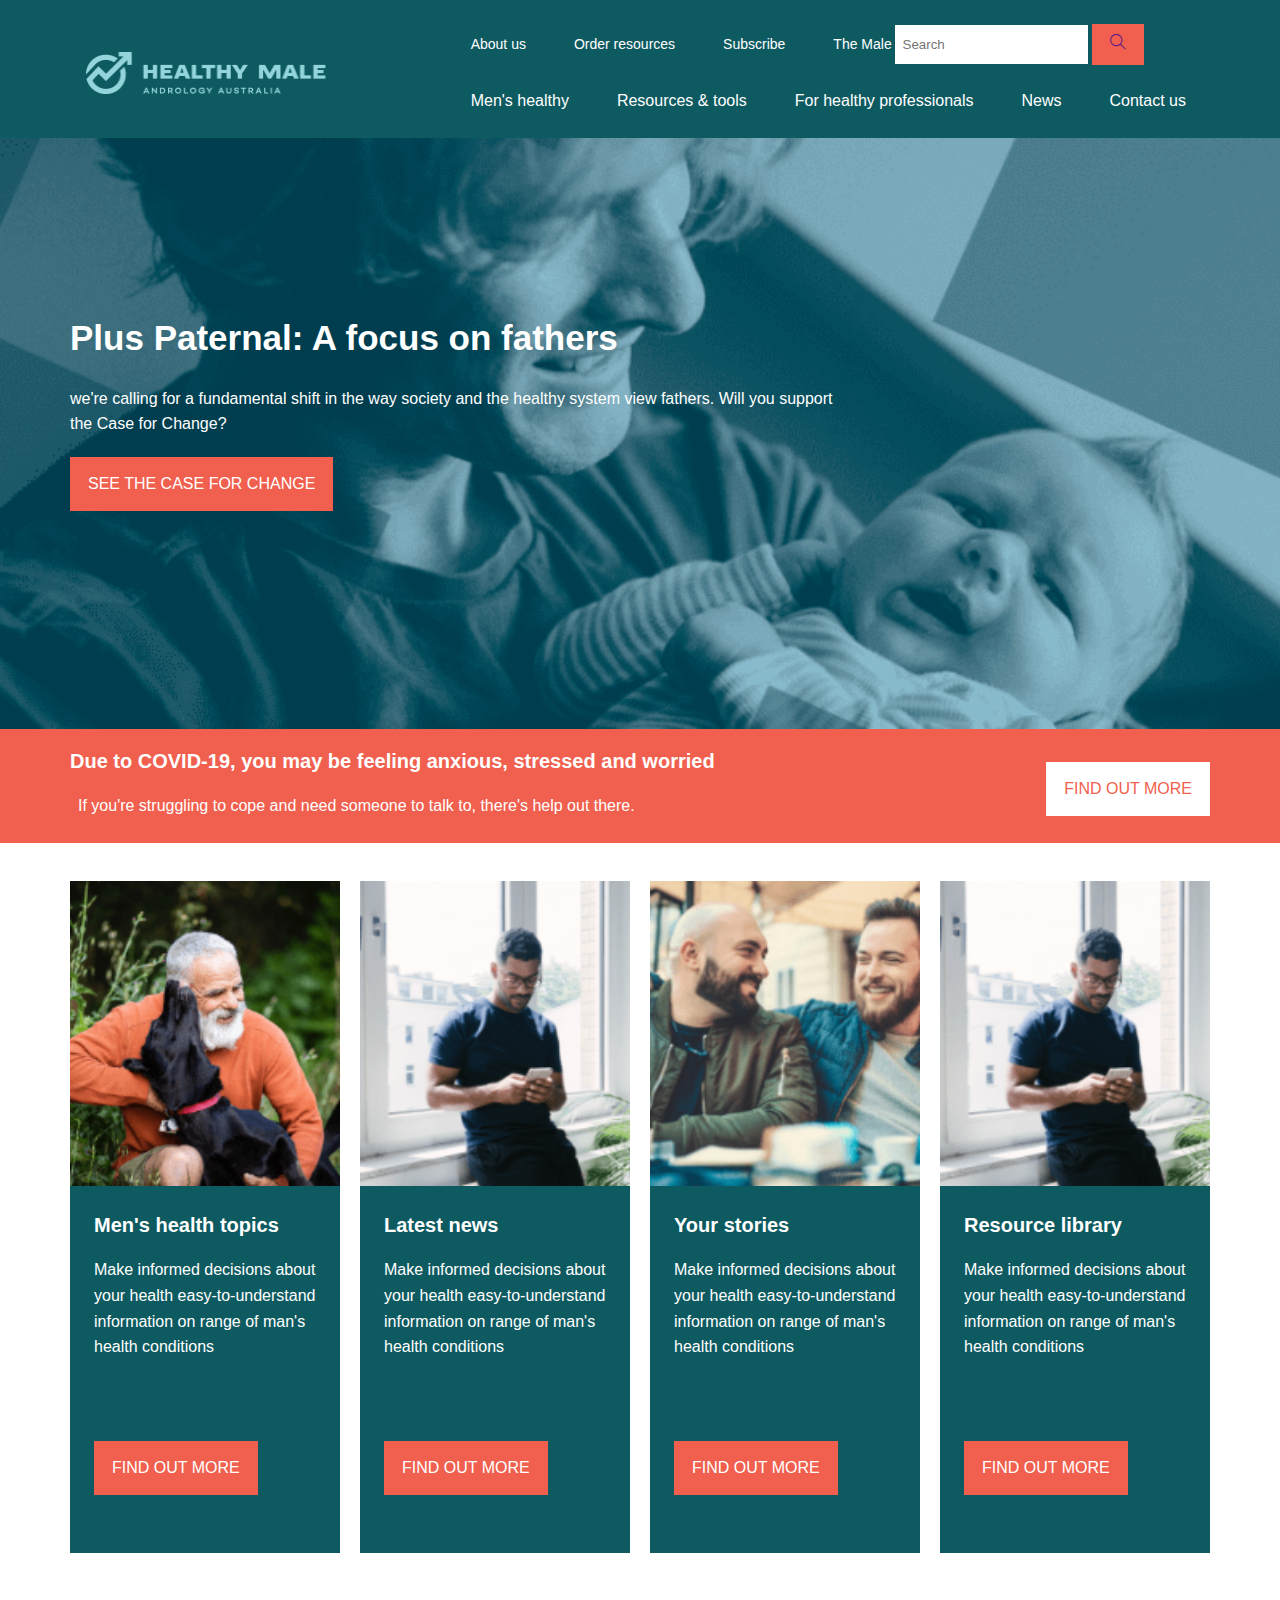
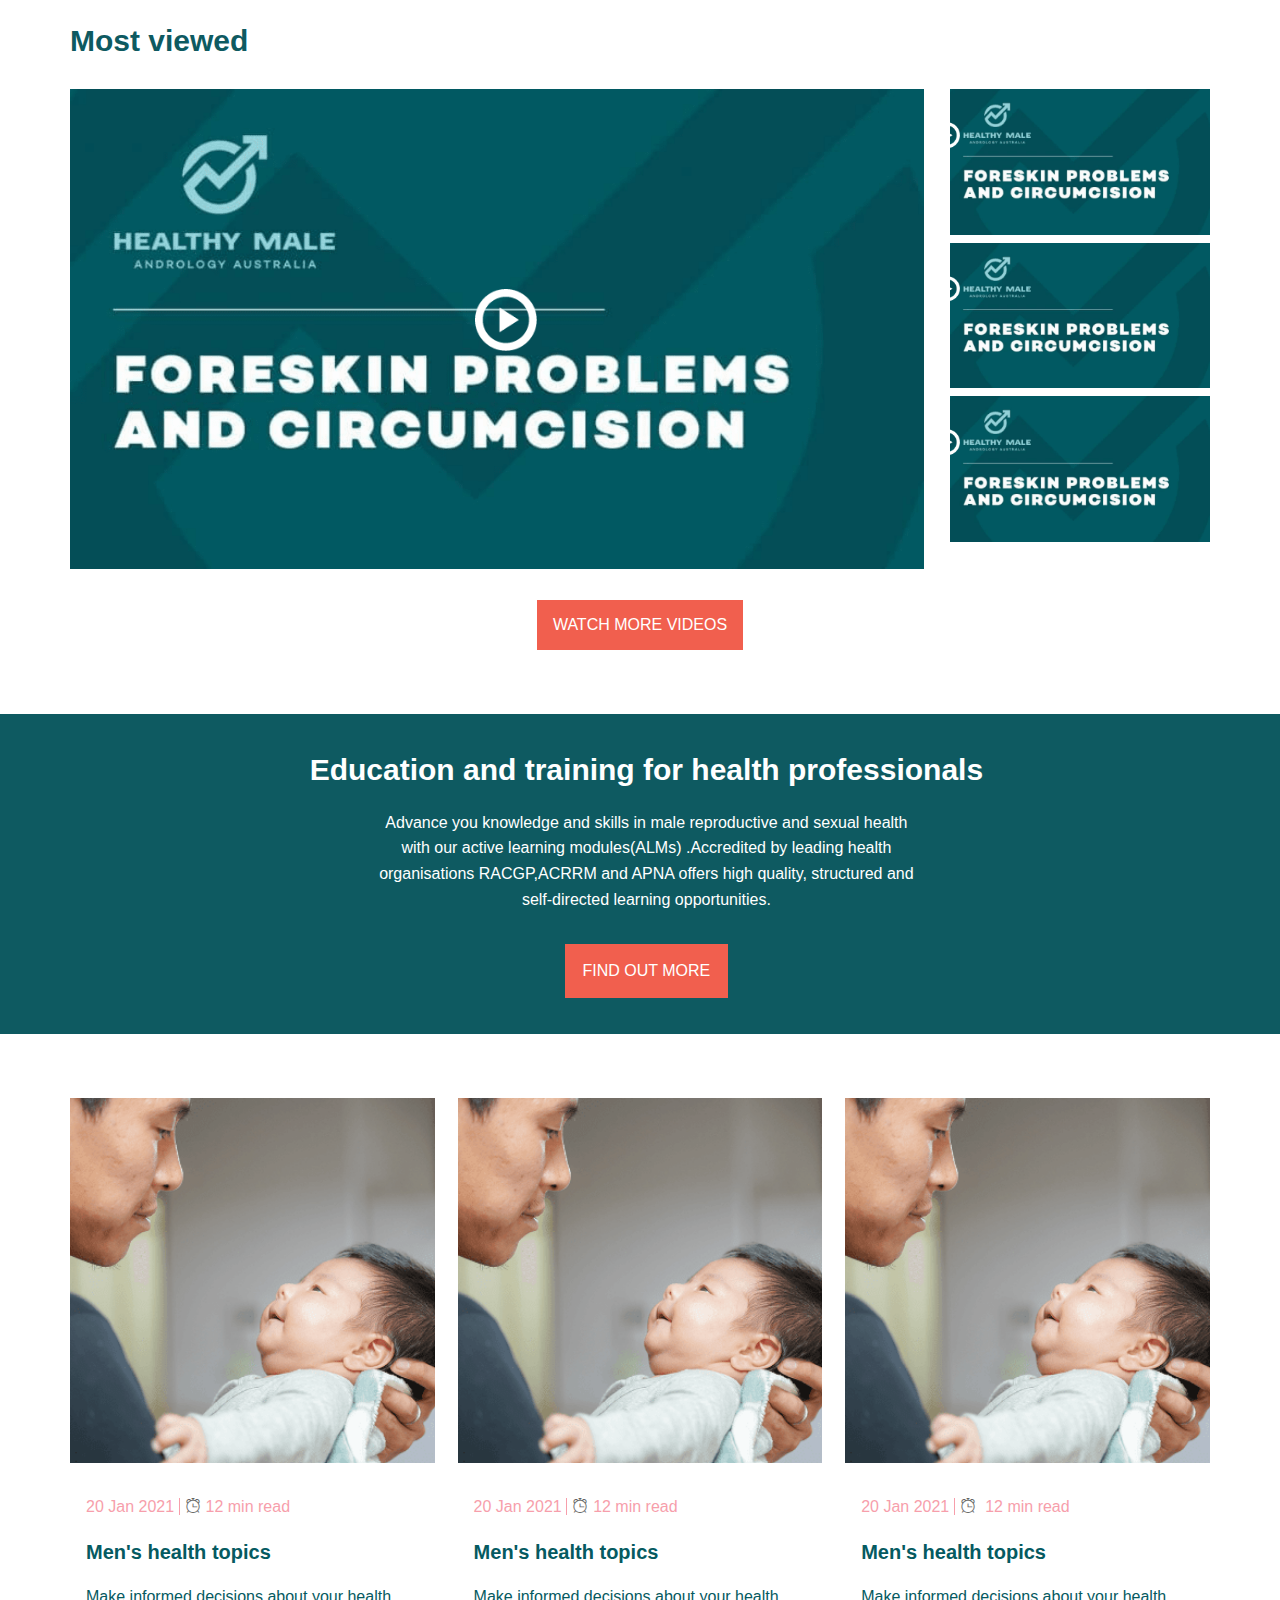
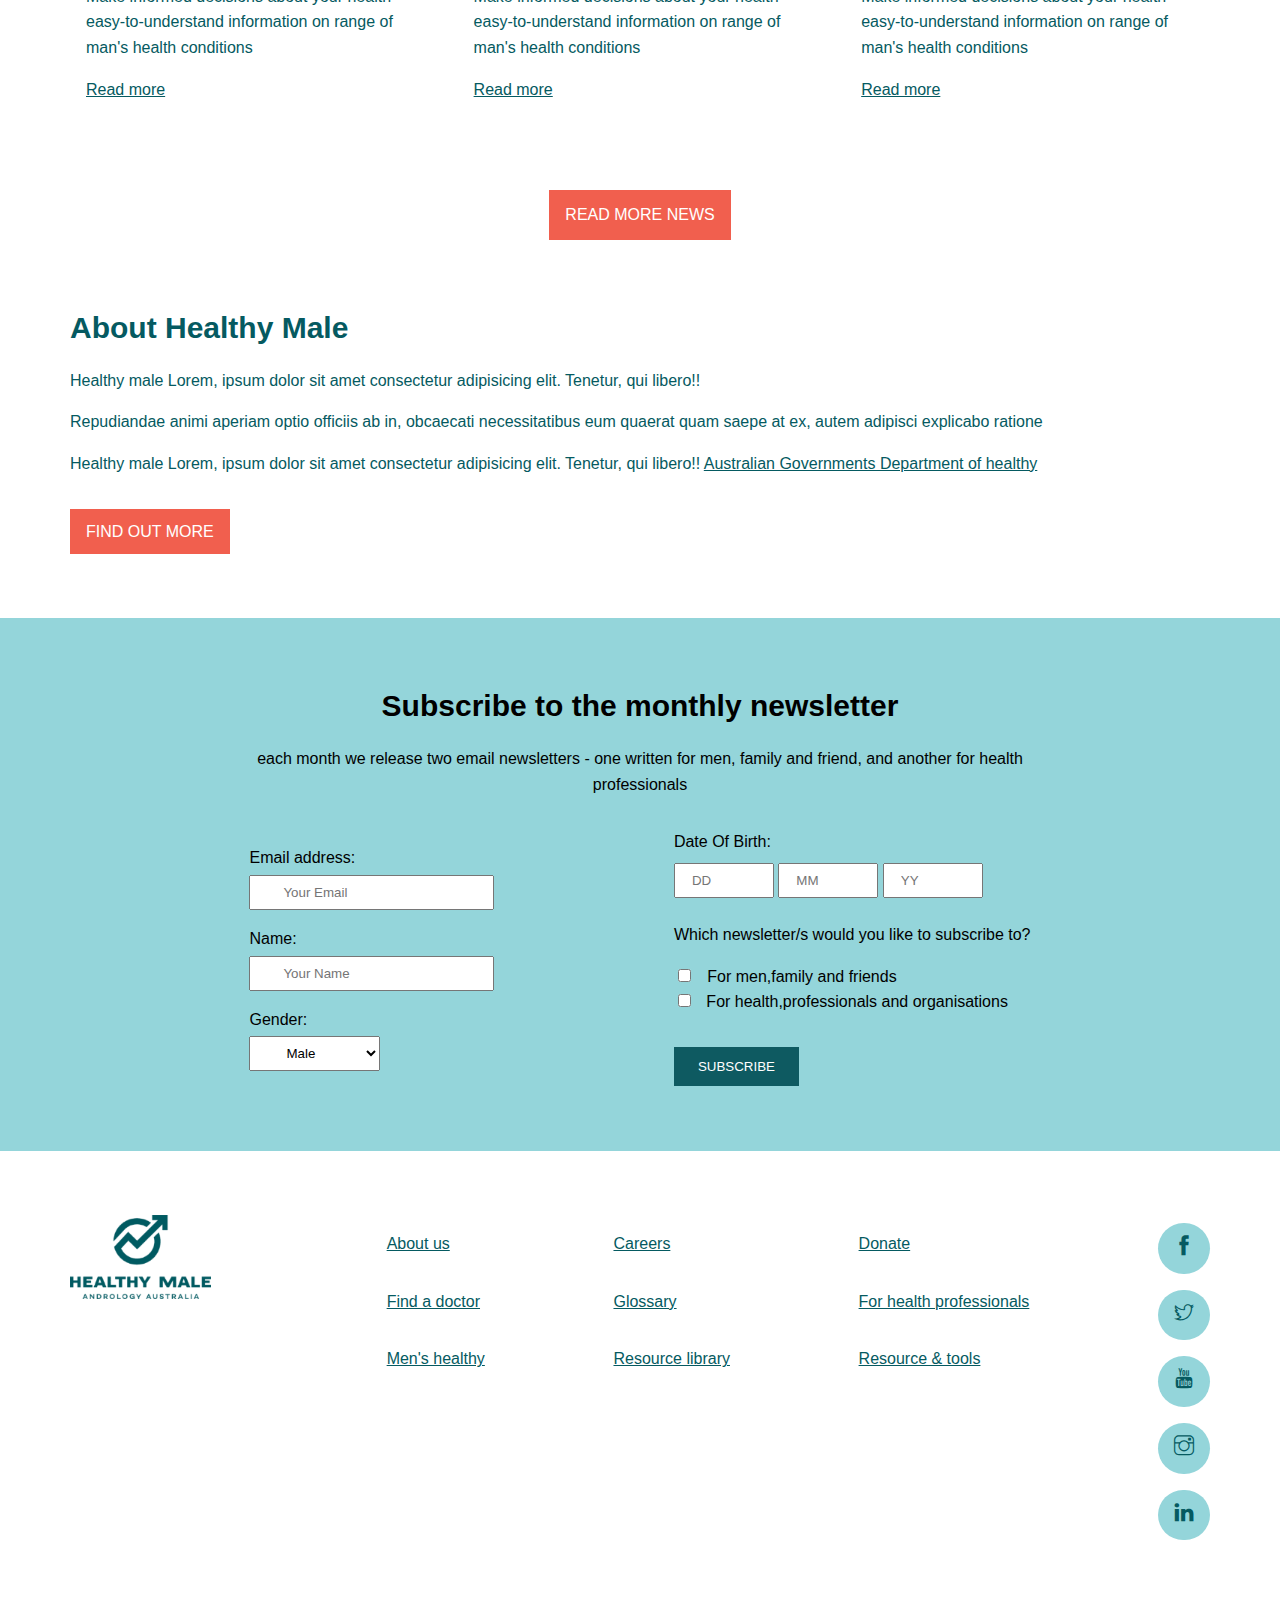
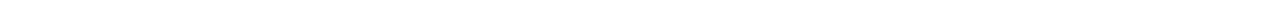
==== commit c4f3a98f: "HM : fix css" ====
--- a/index.html
+++ b/index.html
@@ -17,30 +17,30 @@
                 <div class="header__menu--logo">
                     <img src="./assets/images/Image 1.png" alt="" class="header__logo">
                 </div>
-                <div class="header__menu--nav">
-                    <div class="header__menu--navtop">
+                <div class="header__menu--nav js__header__nav">
+                    <div class="header__menu--navtop js__menu__nav">
                         <ul>
                             <li><a href="#">About us</a></li>
                             <li><a href="#">Order resources</a></li>
                             <li><a href="#">Subscribe</a></li>
                             <li><a href="#">The Male</a></li>
                         </ul>
-                        <div class="header__search">
-                            <input type="text" class="header__menu--search" placeholder="Search">
-                            <a href=""><i class="ti-search"></i></a>
-                        </div>
-                        <div class="header__more--menu">
-                            <a href=""><i class="ti-menu"></i></a>
-                        </div>
-                    </div>
-                    <div class="header__menu--navbottom">
+                    </div>
+                    <div class="header__search">
+                        <input type="text" class="header__menu--search" placeholder="Search">
+                        <a href=""><i class="ti-search"></i></a>
+                    </div>
+                    <div class="header__menu--navbottom js__menu__nav">
                         <ul>
                             <li><a href="#">Men's healthy</a></li>
                             <li><a href="#">Resources & tools</a></li>
                             <li><a href="#">For healthy professionals</a></li>
                             <li><a href="#">News</a></li>
-                            <li><a href="#">Contact Us</a></li>
+                            <li><a href="#">Contact us</a></li>
                         </ul>
+                    </div>
+                    <div class="header__more--menu js__more--menu">
+                        <a href="#"><i class="ti-menu"></i></a>
                     </div>
                 </div>
             </div>
@@ -272,9 +272,9 @@
                             <input type="text" name="year" id="" placeholder="YY" required class="contact__form--controldob">
                         </div>
                         <p class="contact__radio">Which newsletter/s would you like to subscribe to?</p>
-                            <input type="radio" name="subscribe to">
+                            <input type="checkbox" name="subscribe to">
                             <label for="for men,family and friends">For men,family and friends</label><br>
-                            <input type="radio" name="subscribe to">
+                            <input type="checkbox" name="subscribe to">
                             <label class="contact__radio--lable" for="for health,professionals and organisations">For health,professionals and organisations</label>
                             <div class="contact__btn">
                                 <input type="submit" value="Subscribe" class="contact__btn--subscribe">
@@ -332,6 +332,18 @@
             </div>
         </div>
     </footer>
-    
+    <!-- <script>
+        const moreBtn = document.querySelector('.js__more--menu');
+        const headerMenuNav = document.querySelector('.js_header__nav')
+        const addOpenNav = document.querySelectorAll('.js__menu__nav')
+        function showMenuNav(){
+            addOpenNav.classList.add('js__open__menu')
+        }
+        function hideMenuNav(){
+            addOpenNav.classList.remove('js__open__menu')
+        }
+        moreBtn.addEventListener('click',showMenuNav)
+
+    </script> -->
 </body>
 </html>--- a/css/style.css
+++ b/css/style.css
@@ -93,6 +93,10 @@
           align-items: center;
 }
 
+.header__menu--logo {
+  padding: 32px 16px 16px 16px;
+}
+
 .header__menu--nav {
   display: -webkit-box;
   display: -ms-flexbox;
@@ -123,6 +127,12 @@
   padding: 12px 8px;
 }
 
+.header__menu--navtop ul li:hover, .header__menu--navbottom ul li:hover {
+  background-color: #f15f4e;
+  -webkit-transition: 0.5;
+  transition: 0.5;
+}
+
 .header__menu--navtop {
   line-height: 39px;
 }
@@ -134,10 +144,6 @@
 .header__menu--navtop ul li a {
   text-decoration: none;
   font-size: 1.4rem;
-}
-
-.header__menu--navtop ul li:hover {
-  background-color: #f15f4e;
 }
 
 .header__menu--navtop ul input {
@@ -148,7 +154,8 @@
 .header__search {
   position: absolute;
   top: 18%;
-  right: 5%;
+  right: calc((100% - 1072px) / 2);
+  padding-right: 32px;
 }
 
 .header__search a {
@@ -539,7 +546,7 @@
 
 .banner {
   width: 100%;
-  min-height: 280px;
+  min-height: 320px;
   position: relative;
   margin-bottom: 64px;
   background-color: #0e5a61;
@@ -569,7 +576,8 @@
 }
 
 .banner__desc {
-  margin-bottom: 32px;
+  width: 50%;
+  margin: 0 auto;
 }
 
 .banner__btn {
@@ -579,6 +587,7 @@
   background-color: #f15f4e;
   color: #fff;
   display: inline-block;
+  margin-top: 32px;
 }
 
 .banner__btn:hover {
@@ -594,7 +603,7 @@
 }
 
 .contact__content {
-  width: 30%;
+  width: 70%;
   margin: 0 auto;
 }
 
@@ -653,6 +662,12 @@
   color: #fff;
   text-transform: uppercase;
   border: none;
+}
+
+.contact__btn--subscribe:hover {
+  background-color: #f15f4e;
+  -webkit-transition: 0.5;
+  transition: 0.5;
 }
 
 .footer {
--- a/css/responsive.css
+++ b/css/responsive.css
@@ -42,12 +42,22 @@
         margin: 32px 0;
     }
     .news__top{
-        display: block;
+        /* display: block; */
     }
     .news__top--item{
-        width: 100%;
+        width: 47%;
+        height: auto;
+        margin-right: 16px;
+        margin-bottom: 32px;
+    }
+    .news__item--content{
+        height: 260px;
+    }
+    .news__mobile--btn{
+        bottom: 1%;
     }
     .banner{
+        min-height: 320px;
         background-color: #0e5a61;
     }
     .banner__img{
@@ -65,6 +75,10 @@
     .banner__title{
         font-size: 2.4rem;
     }
+    .banner__desc{
+        width: 75%;
+    }
+    
     .contact__content{
         width: 100%;
     }
@@ -87,18 +101,18 @@
         /* position: relative; */
         width: 100%;
     }
-    .header__menu{
-    }
     .header__menu--logo{
-        width: 251px;
         display: inline-block;
-        margin: 16px 8px;
+        transform: translateY(-20%);
     }
     .header__logo{
-
+        width: 85%;
     }
     .header__menu--navtop>ul,.header__menu--navbottom>ul{
         display: none;
+    }
+    .js__open__menu{
+        display: flex;
     }
     .header__search{
         top: 55%;
@@ -106,11 +120,17 @@
         width: 100%;
     }
     .header__menu--search{
-        width: 65%;
+        width: 70%;
     }
     .header__more--menu{
         display: block;
         right: 5%;
+    }
+    .header__more--menu a{
+        padding: 22px 18px 15px 18px;
+    }
+    .header__more--menu a i{
+        padding: 0;
     }
     /* css mobile slider */
     .slier{
@@ -166,6 +186,7 @@
         margin-bottom: 24px;
         display: flex;
         width: 100%;
+        height: 175px;
     }
     .news__item--img{
         height: 100%;
@@ -176,6 +197,7 @@
         line-height: 1.4;
         padding: 8px;
         width: 100%;
+        height: auto;
     }
     .news__item--title{
         font-size: 1.8rem;
@@ -196,8 +218,8 @@
     }
     .news__item--btn{
         margin: 0;
-        padding: 8px 18px;
-        font-size: 1.4rem;
+        padding: 8px;
+        font-size: 1.2rem;
     }
     .news__main--video{
         width: 100%;
@@ -206,6 +228,9 @@
         display: none;
     }
     /* banner */
+    .banner{
+        min-height: 400px;
+    }
     .banner__img{
         display: none;
     }
@@ -219,6 +244,9 @@
     }
     .banner__title{
         font-size: 2.4rem;
+    }
+    .banner__desc{
+        width: 90%;
     }
     /* end banner */
     /* begin about css */
@@ -250,10 +278,10 @@
         justify-content: unset;
     }
     .contact__form--control{
-        width: 100%;
+        width: 90%;
     }
     .contact__form--controldob{
-        width: 35%;
+        width: 36%;
     }
     .contact__form--dobdd{
         display: none;
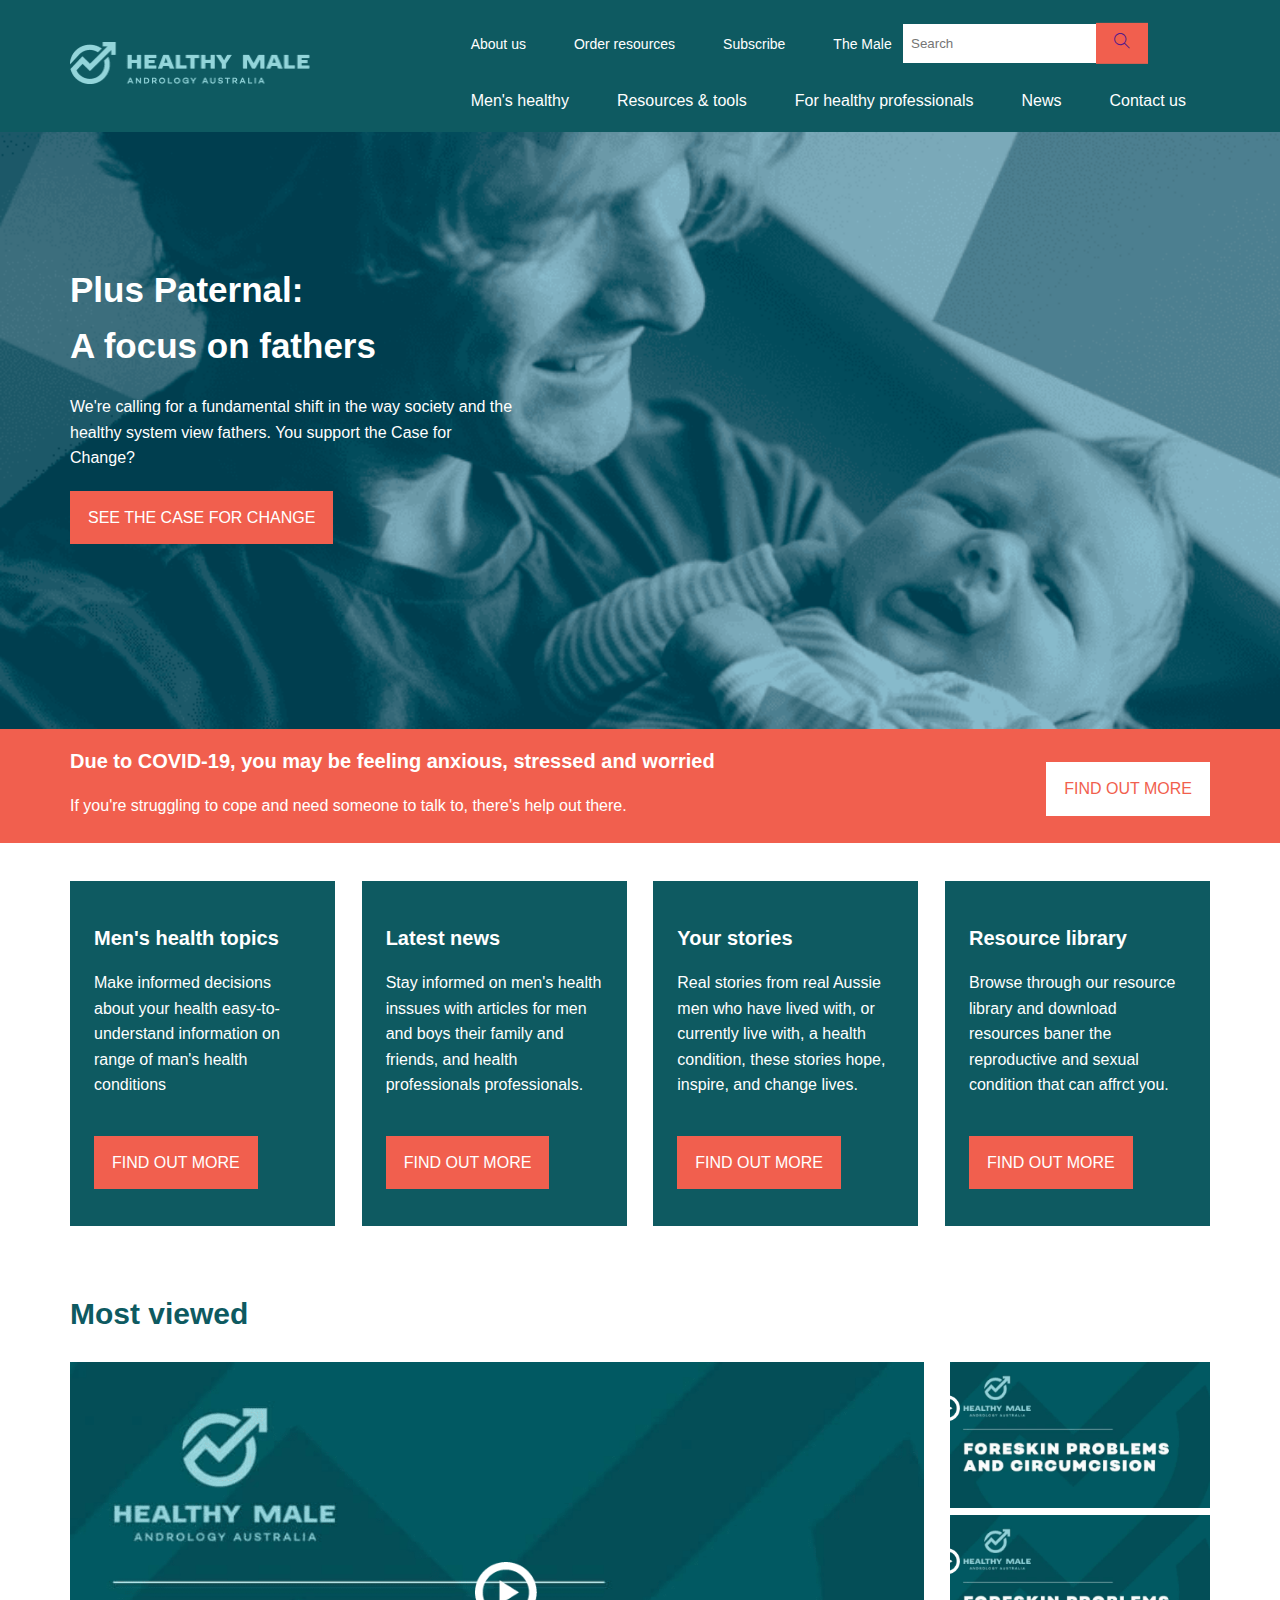
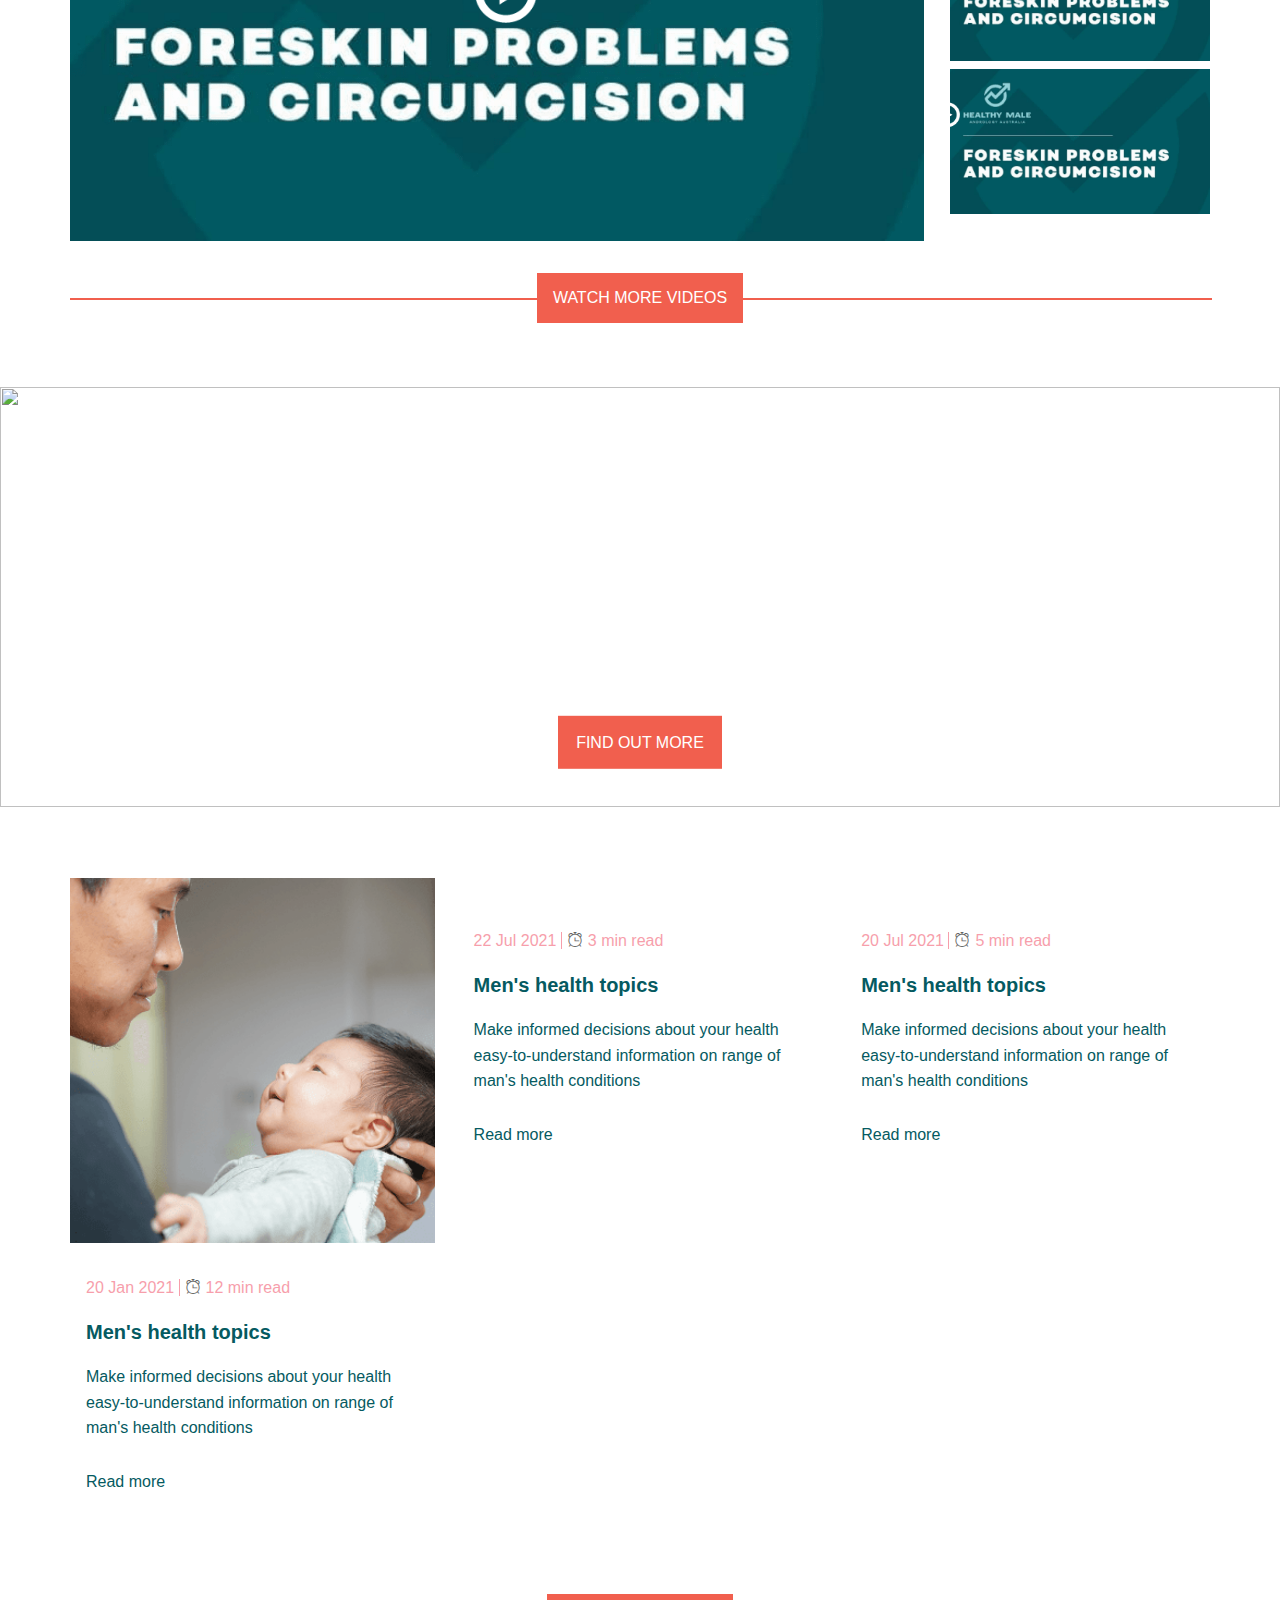
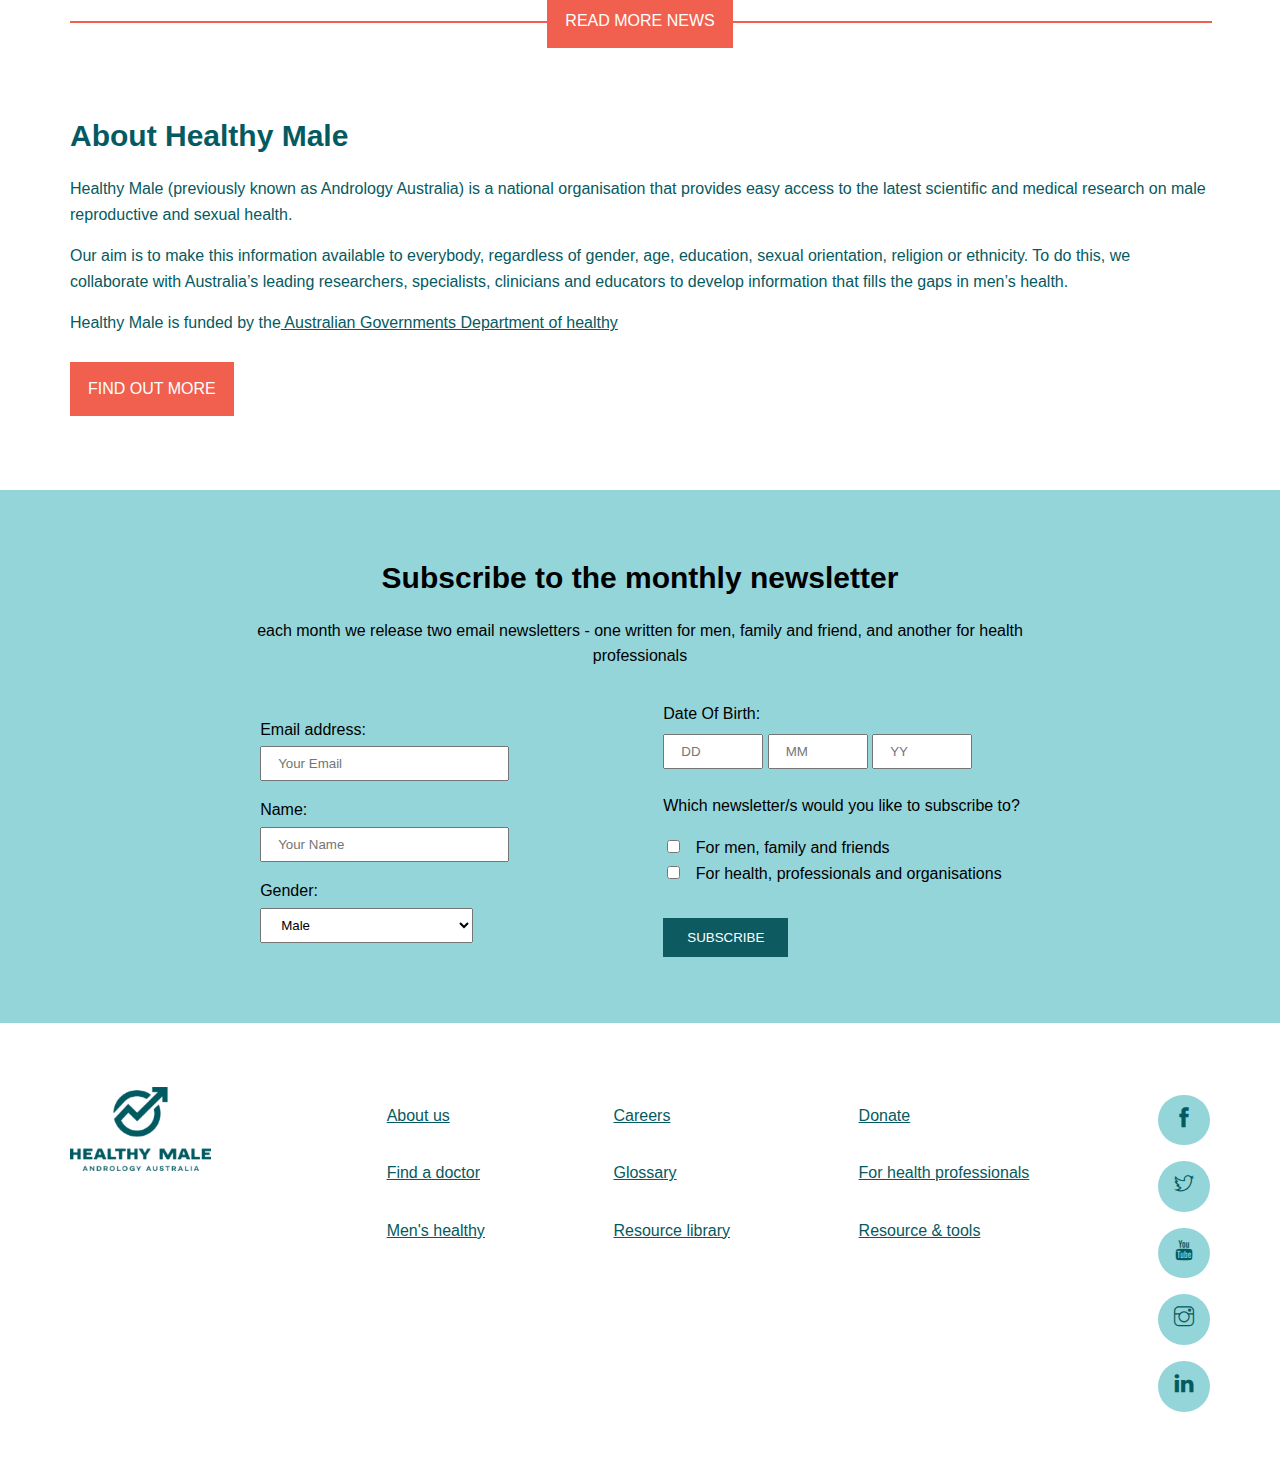
==== commit 6423e101: "HM: update css responsive and naming html" ====
--- a/index.html
+++ b/index.html
@@ -7,6 +7,7 @@
     <link rel="stylesheet" href="./css/style.css">
     <link rel="stylesheet" href="./assets/themify-icons/themify-icons.css">
     <link rel="stylesheet" href="./css/responsive.css">
+    <script src="https://code.jquery.com/jquery-3.6.0.js" integrity="sha256-H+K7U5CnXl1h5ywQfKtSj8PCmoN9aaq30gDh27Xc0jk=" crossorigin="anonymous"></script>
     <title>Healthy male</title>
 </head>
 <body>
@@ -14,11 +15,15 @@
         <!-- Begin header -->
         <div class="container">
             <div class="header__menu">
-                <div class="header__menu--logo">
+                <div class="header__menu__logo">
                     <img src="./assets/images/Image 1.png" alt="" class="header__logo">
                 </div>
-                <div class="header__menu--nav js__header__nav">
-                    <div class="header__menu--navtop js__menu__nav">
+                <div class="header__search header__search__menu">
+                    <input type="text" class="header__menu__search" placeholder="Search">
+                    <div class="header__icon__search"><a href=""><i class="ti-search"></i></a></div>
+                </div>
+                <div class="header__menu__nav js__menu__nav">
+                    <div class="header__menu__navtop">
                         <ul>
                             <li><a href="#">About us</a></li>
                             <li><a href="#">Order resources</a></li>
@@ -26,11 +31,11 @@
                             <li><a href="#">The Male</a></li>
                         </ul>
                     </div>
-                    <div class="header__search">
-                        <input type="text" class="header__menu--search" placeholder="Search">
-                        <a href=""><i class="ti-search"></i></a>
-                    </div>
-                    <div class="header__menu--navbottom js__menu__nav">
+                    <div class="header__search header__search__nav">
+                        <input type="text" class="header__menu__search" placeholder="Search">
+                        <div class="header__icon__search"><a href=""><i class="ti-search"></i></a></div>
+                    </div>
+                    <div class="header__menu__navbottom">
                         <ul>
                             <li><a href="#">Men's healthy</a></li>
                             <li><a href="#">Resources & tools</a></li>
@@ -39,9 +44,9 @@
                             <li><a href="#">Contact us</a></li>
                         </ul>
                     </div>
-                    <div class="header__more--menu js__more--menu">
-                        <a href="#"><i class="ti-menu"></i></a>
-                    </div>
+                </div>
+                <div class="header__more__menu js__more__menu">
+                    <a href="#"><i class="ti-menu"></i></a>
                 </div>
             </div>
         </div>
@@ -56,31 +61,37 @@
             <div class="slider__mobile"></div>
             <div class="container">
                 <div class="slider__content">
-                    <h1 class="slider__title">
-                        Plus Paternal:
-                        A focus on fathers
-                    </h1>
-                    <p class="slider__desc">
-                        we're calling for a fundamental shift in the way society and the healthy system view fathers. Will you support the Case for Change?
-                    </p>
-                    <a href="#" class="slider__btn">See the case for change</a>
+                    <div class="slider__title"><h1>
+                        Plus Paternal: </br>
+                            A focus on fathers
+                        </h1>
+                    </div>
+                    <div class="slider__desc">
+                        <p>
+                            We're calling for a fundamental shift in the way society and the healthy system view fathers. You support the Case for Change?
+                        </p>
+                    </div>
+                    <div class="slider__btn">
+                        <a href="#" class="btn">See the case for change</a>
+                    </div>
                 </div>
             </div>
             <!-- begin slider text -->
             <div class="slider__text">
                 <div class="container">
-                    <div class="slider__text--body">
-                        <h3 class="slider__text--title">
+                    <div class="slider__text__body">
+                        <div><h3 class="slider__text__title">
                             Due to COVID-19, you may be feeling anxious, stressed and worried
-                        </h3>
-                        <p class="slider__text--desc">
+                        </h3></div>
+                        <div><p class="slider__text__desc">
                             If you're struggling to cope and need someone to talk to, there's help out there.
                         </p>
+                        </div>
                         <div>
-                            <a href="" class="slider__text--btn">Find out more</a>
+                            <a href="" class="slider__text__btn btn btn__white">Find out more</a>
                         </div>
                         <div>
-                            <a href="" class="slider__mobile--btn">odder now</a>
+                            <a href="" class="slider__mobile__btn btn btn__white">odder now</a>
                         </div>
 
                     </div>
@@ -94,71 +105,71 @@
             <div class="container">
                 <!-- begin news top -->
                 <div class="news__top">
-                    <div class="news__top--item">
-                        <img src="./assets/images/iStock-1227005375_HPMen's HealthTopics.png" alt="" class="news__item--img">
-                        <div class="news__item--content">
-                            <h3 class="news__item--title">Men's health topics</h3>
-                            <p class="news__item--desc">Make informed decisions about your health easy-to-understand information on range of man's  health conditions </p>
-                            <div class="news__mobile--desc">information an a range of men's health conditions</div>
-                            <div class="news__mobile--btn"><a href="#" class="news__item--btn">Find out more</a></div>
-                        </div>
-                    </div>
-                    <div class="news__top--item">
-                        <img src="./assets/images/iStock-1185966868_HPLatest News.png" alt="" class="news__item--img">
-                        <div class="news__item--content">
-                            <h3 class="news__item--title">Latest news</h3>
-                            <p class="news__item--desc">Make informed decisions about your health easy-to-understand information on range of man's  health conditions </p>
-                            <div class="news__mobile--desc">Stay informed on men's health issues</div>
-                            <div class="news__mobile--btn"><a href="#" class="news__item--btn">Find out more</a></div>
-                        </div>
-                    </div>
-                    <div class="news__top--item">
-                        <img src="./assets/images/5cf38bdf5fa5638c1c926e0977350c96.png" alt="" class="news__item--img">
-                        <div class="news__item--content">
-                            <h3 class="news__item--title">Your stories</h3>
-                            <p class="news__item--desc">Make informed decisions about your health easy-to-understand information on range of man's  health conditions </p>
-                            <div class="news__mobile--desc">Real stories form real Aussie men</div>
-                            <div class="news__mobile--btn"><a href="#" class="news__item--btn">Find out more</a></div>
-                        </div>
-                    </div>
-                    <div class="news__top--item">
-                        <img src="./assets/images/iStock-1185966868_HPLatest News.png" alt="" class="news__item--img">
-                        <div class="news__item--content">
-                            <h3 class="news__item--title">Resource library</h3>
-                            <p class="news__item--desc">Make informed decisions about your health easy-to-understand information on range of man's  health conditions </p>
-                            <div class="news__mobile--desc">Browse through our resource library</div>
-                            <div class="news__mobile--btn"><a href="#" class="news__item--btn">Find out more</a></div>
+                    <div class="news__top__item">
+                        <img src="./assets/images/oldmen.png" alt="" class="news__item__img">
+                        <div class="news__item__content">
+                            <div><h3 class="news__item__title">Men's health topics</h3></div>
+                            <div><p class="news__item__desc">Make informed decisions about your health easy-to-understand information on range of man's  health conditions </p></div>
+                            <div class="news__mobile__desc">information an a range of men's health conditions</div>
+                            <div class="news__top__btn"><a href="#" class="news__item__btn btn">Find out more</a></div>
+                        </div>
+                    </div>
+                    <div class="news__top__item">
+                        <img src="./assets/images/youngman.png" alt="" class="news__item__img">
+                        <div class="news__item__content">
+                            <div><h3 class="news__item__title">Latest news</h3></div>
+                            <div><p class="news__item__desc">Stay informed on men's health inssues with articles for men and boys their family and friends, and health professionals professionals.</p></div>
+                            <div class="news__mobile__desc">Stay informed on men's health issues</div>
+                            <div class="news__top__btn"><a href="#" class="news__item__btn btn">Find out more</a></div>
+                        </div>
+                    </div>
+                    <div class="news__top__item">
+                        <img src="./assets/images/friends.png" alt="" class="news__item__img">
+                        <div class="news__item__content">
+                            <div><h3 class="news__item__title">Your stories</h3></div>
+                            <div><p class="news__item__desc">Real stories from real Aussie men who have lived with, or currently live with, a health condition, these stories hope, inspire, and change lives.</p></div>
+                            <div class="news__mobile__desc">Real stories form real Aussie men</div>
+                            <div class="news__top__btn"><a href="#" class="news__item__btn btn">Find out more</a></div>
+                        </div>
+                    </div>
+                    <div class="news__top__item">
+                        <img src="./assets/images/newslibrary.png" alt="" class="news__item__img">
+                        <div class="news__item__content">
+                            <div><h3 class="news__item__title">Resource library</h3></div>
+                            <div><p class="news__item__desc">Browse through our resource library and download resources baner the reproductive and sexual condition that can affrct you.</p></div>
+                            <div class="news__mobile__desc">Browse through our resource library</div>
+                            <div class="news__top__btn"><a href="#" class="news__item__btn btn">Find out more</a></div>
                         </div>
                     </div>
                 </div>
                 <!-- end news top -->
                 <!-- begin new bottom -->
                 <div class="news__bottom">
-                    <h2 class="news__bottom--title">
+                    <h2 class="news__bottom__title">
                         Most viewed
                     </h2>
-                    <div class="news__bottom--videos">
-                        <div class="news__video--main">
-                            <img src="./assets/images/Image 2@3x.png" alt="" class="news__main--video">
-                            <img src="./assets/images/Play.png" alt="" class="news__video--play">
-                        </div>
-                        <div class="news__videos--sub">
+                    <div class="news__bottom__videos">
+                        <div class="news__video__main">
+                            <img src="./assets/images/Image 2@3x.png" alt="" class="news__main__video">
+                            <img src="./assets/images/Play.png" alt="" class="news__video__play">
+                        </div>
+                        <div class="news__videos__sub">
                             <div class="news__subnews">
-                                <img src="./assets/images/Image 2.png" alt="" class="news__videos--subnews">
-                                <img src="./assets/images/Play.png" alt="" class="news__video--playsub">
+                                <img src="./assets/images/Image 2.png" alt="" class="news__videos__subnews">
+                                <img src="./assets/images/Play.png" alt="" class="news__video__playsub">
                             </div>
                             <div class="news__subnews">
-                                <img src="./assets/images/Image 2.png" alt="" class="news__videos--subnews">
-                                <img src="./assets/images/Play.png" alt="" class="news__video--playsub">
+                                <img src="./assets/images/Image 2.png" alt="" class="news__videos__subnews">
+                                <img src="./assets/images/Play.png" alt="" class="news__video__playsub">
                             </div>
                             <div class="news__subnews">
-                                <img src="./assets/images/Image 2.png" alt="" class="news__videos--subnews">
-                                <img src="./assets/images/Play.png" alt="" class="news__video--playsub">
-                            </div>
-                        </div>
-                    </div>
-                    <div class="news__bottom--btn">
-                        <a href="#" class="news__btn">Watch more videos</a>
+                                <img src="./assets/images/Image 2.png" alt="" class="news__videos__subnews">
+                                <img src="./assets/images/Play.png" alt="" class="news__video__playsub">
+                            </div>
+                        </div>
+                    </div>
+                    <div class="news__bottom__btn">
+                        <a href="#" class="news__btn btn">Watch more videos</a>
                     </div>
                 </div>
             </div>
@@ -167,17 +178,21 @@
         <!-- begin banner -->
         <div class="banner">
             <div>
-                <img src="./assets/images/aa21316_website_banners-1920x680_3_6@3x.png" alt="" class="banner__img">
-                <img src="./assets/images/aa21316_website_banners-1920x680_3_3@3x.png" alt="" class="banner__mobile--img">
-            </div>
+                <img src="./assets/images/education.png" alt="" class="banner__img">
+                <img src="./assets/images/download.png" alt="" class="banner__mobile__img">
+            </div>
+            <!-- <picture>
+                <source media="(min-width: 768px)" srcset="./assets/images/education.png">
+                <img src="./assets/images/download.png">
+              </picture> -->
             <div class="container">
                 <div class="banner__content">
-                    <h2 class="banner__title">Education and training for health professionals</h2>
-                    <p class="banner__desc">Advance you knowledge and skills in male reproductive and sexual health with our active learning modules(ALMs)
+                    <div><h2 class="banner__title">Education and training for health professionals</h2></div>
+                    <div><p class="banner__desc">Advance you knowledge and skills in male reproductive and sexual health with our active learning modules(ALMs)
                         .Accredited by leading health organisations RACGP,ACRRM and APNA offers high quality, structured and self-directed learning opportunities.
-                    </p>
+                    </p></div>
                     <div>
-                        <a href="#" class="banner__btn">find out more</a>
+                        <a href="#" class="banner__btn btn">find out more</a>
                     </div>
                 </div>
             </div>
@@ -187,52 +202,52 @@
         <div class="about">
             <div class="container">
                 <div class="about__news">
-                    <div class="about__news--item">
-                        <img src="./assets/images/Image 3.png" alt="" class="about__item--img">
-                        <div class="about__item--content">
-                            <p class="about__news--date">
-                                20 Jan 2021 <span class="about__time--read"><i class="ti-alarm-clock"></i>12 min read</span>
-                            </p>
-                            <h3 class="about__item--title">Men's health topics</h3>
-                            <p class="about__item--desc">Make informed decisions about your health easy-to-understand information on range of man's  health conditions </p>
-                            <div><a href="#" class="about__item--btn">Read more</a></div>
-                        </div>
-                    </div>
-                    <div class="about__news--item">
-                        <img src="./assets/images/Image 3.png" alt="" class="about__item--img">
-                        <div class="about__item--content">
-                            <p class="about__news--date">
-                                20 Jan 2021 <span class="about__time--read"><i class="ti-alarm-clock"></i>12 min read</span>
-                            </p>
-                            <h3 class="about__item--title">Men's health topics</h3>
-                            <p class="about__item--desc">Make informed decisions about your health easy-to-understand information on range of man's  health conditions </p>
-                            <div><a href="#" class="about__item--btn">Read more</a></div>
-                        </div>
-                    </div>
-                    <div class="about__news--item">
-                        <img src="./assets/images/Image 3.png" alt="" class="about__item--img">
-                        <div class="about__item--content">
-                            <p class="about__news--date">
-                                20 Jan 2021 <span class="about__time--read"> <i class="ti-alarm-clock"></i> 12 min read</span>
-                            </p>
-                            <h3 class="about__item--title">Men's health topics</h3>
-                            <p class="about__item--desc">Make informed decisions about your health easy-to-understand information on range of man's  health conditions </p>
-                            <div><a href="#" class="about__item--btn">Read more</a></div>
-                        </div>
-                    </div>
-                </div>
-                <div class="about__news--btn">
-                    <a href="" class="about__btn--rmn">Read more news</a>
+                    <div class="about__news__item">
+                        <img src="./assets/images/Image 3.png" alt="" class="about__item__img">
+                        <div class="about__item__content">
+                            <div><p class="about__news__date">
+                                20 Jan 2021 <span class="about__time__read"><i class="ti-alarm-clock"></i>12 min read</span>
+                            </p></div>
+                            <div><h3 class="about__item__title">Men's health topics</h3></div>
+                            <div><p class="about__item__desc">Make informed decisions about your health easy-to-understand information on range of man's  health conditions </p></div>
+                            <div class="about__btn__rmn"><a href="#"  >Read more</a></div>
+                        </div>
+                    </div>
+                    <div class="about__news__item">
+                        <img src="./assets/images/aboubike.png" alt="" class="about__item__img">
+                        <div class="about__item__content">
+                            <div><p class="about__news__date">
+                                22 Jul 2021 <span class="about__time__read"><i class="ti-alarm-clock"></i>3 min read</span>
+                            </p></div>
+                            <div><h3 class="about__item__title">Men's health topics</h3></div>
+                            <div><p class="about__item__desc">Make informed decisions about your health easy-to-understand information on range of man's  health conditions </p></div>
+                            <div class="about__btn__rmn"><a href="#"  >Read more</a></div>
+                        </div>
+                    </div>
+                    <div class="about__news__item">
+                        <img src="./assets/images/aboutstrong.png" alt="" class="about__item__img">
+                        <div class="about__item__content">
+                            <div><p class="about__news__date">
+                                20 Jul 2021  <span class="about__time__read"><i class="ti-alarm-clock"></i>5 min read</span>
+                            </p></div>
+                            <div><h3 class="about__item__title">Men's health topics</h3></div>
+                            <div><p class="about__item__desc">Make informed decisions about your health easy-to-understand information on range of man's  health conditions </p></div>
+                            <div class="about__btn__rmn"><a href="#"  >Read more</a></div>
+                        </div>
+                    </div>
+                </div>
+                <div class="about__news__btn">
+                    <a href="" class="btn">Read more news</a>
                 </div>
                 <div class="about__content">
-                    <h2 class="about__title">
+                    <div><h2 class="about__title">
                         About Healthy Male
-                    </h2>
-                    <p class="about__desc">Healthy male Lorem, ipsum dolor sit amet consectetur adipisicing elit. Tenetur, qui libero!!</p>
-                    <p class="about__desc"> Repudiandae animi aperiam optio officiis ab in, obcaecati necessitatibus eum quaerat quam saepe at ex, autem adipisci explicabo ratione</p>
-                    <p class="about__desc">Healthy male Lorem, ipsum dolor sit amet consectetur adipisicing elit. Tenetur, qui libero!! <a href="#">Australian Governments Department of healthy</a></p>
-                    <div>
-                        <a href="" class="about__btn">Find out more</a>
+                    </h2></div>
+                    <div><p class="about__desc">Healthy Male (previously known as Andrology Australia) is a national organisation that provides easy access to the latest scientific and medical research on male reproductive and sexual health.</p></div>
+                    <div><p class="about__desc">Our aim is to make this information available to everybody, regardless of gender, age, education, sexual orientation, religion or ethnicity. To do this, we collaborate with Australia’s leading researchers, specialists, clinicians and educators to develop information that fills the gaps in men’s health.</p></div>
+                    <div><p class="about__desc">Healthy Male is funded by the<a href="#"> Australian Governments Department of healthy</a></p></div>
+                    <div class="about__btn">
+                        <a href="" class="btn">Find out more</a>
                     </div>
                 </div>
             </div>
@@ -242,43 +257,46 @@
         <div class="contact">
             <div class="container">
                 <div class="contact__content">
-                    <h2 class="contact__title">Subscribe to the monthly newsletter</h2>
+                    <div><h2 class="contact__title">Subscribe to the monthly newsletter</h2></div>
                     <div class="contact__desc">each month we release two email newsletters - one written for men, family and friend, and another for health professionals</div>
                 </div>
-                <form action="#" class="contact__form">
-                    <div class="contact__form--group">
-                        <div class="contact__form--email">
-                            <label class="contact__femail" for="email">Email address:</label></br>
-                            <input type="text" required class="contact__form--control" placeholder="Your Email" name="email" value="">
-                        </div>
-                        <div class="contact__form--name">
-                            <label class="contact__fname" for="name">Name:</label></br>
-                            <input type="text" required class="contact__form--control" placeholder="Your Name" name="your name" value="">
-                        </div>
-                        <div class="contact__form--gender">
-                            <label class="fgender" for="gender">Gender:</label></br>
-                            <select name="gender"  class="contact__form--control">
-                                <option value="male">Male</option>
-                                <option value="female">Female</option>
-                                <option value="other">Other</option>
-                            </select>
-                        </div>
-                    </div>
-                    <div class="contact__row">
-                        <div class="contact__form--dob">
-                            <label class="dob" for="date of birth">Date Of Birth:</label></br>
-                            <input type="text" name="day" id="" placeholder="DD" required class="contact__form--controldob contact__form--dobdd">
-                            <input type="text" name="month" id="" placeholder="MM" required class="contact__form--controldob">
-                            <input type="text" name="year" id="" placeholder="YY" required class="contact__form--controldob">
-                        </div>
-                        <p class="contact__radio">Which newsletter/s would you like to subscribe to?</p>
-                            <input type="checkbox" name="subscribe to">
-                            <label for="for men,family and friends">For men,family and friends</label><br>
-                            <input type="checkbox" name="subscribe to">
-                            <label class="contact__radio--lable" for="for health,professionals and organisations">For health,professionals and organisations</label>
-                            <div class="contact__btn">
-                                <input type="submit" value="Subscribe" class="contact__btn--subscribe">
-                            </div>
+                <form action="#">
+                    <div class="contact__form">
+                        <div class="contact__form__left">
+                            <div class="contact__form__email">
+                                <label class="contact__femail" for="email">Email address:</label></br>
+                                <input type="text" required class="contact__form__control" placeholder="Your Email" name="email" value="">
+                            </div>
+                            <div class="contact__form__name">
+                                <label class="contact__fname" for="name">Name:</label></br>
+                                <input type="text" required class="contact__form__control" placeholder="Your Name" name="your name" value="">
+                            </div>
+                            <div class="contact__form__gender">
+                                <label class="fgender" for="gender">Gender:</label></br>
+                                <select name="gender"  class="contact__form__control">
+                                    <option value="male">Male</option>
+                                    <option value="female">Female</option>
+                                    <option value="other">Other</option>
+                                </select>
+                            </div>
+                        </div>
+                        <div class="contact__form__right">
+                            <div class="contact__form__dob">
+                                <label class="dob" for="date of birth">Date Of Birth:</label></br>
+                                <input type="text" name="day" id="" placeholder="DD" required class="contact__form__controldob contact__form__dobdd">
+                                <input type="text" name="month" id="" placeholder="MM" required class="contact__form__controldob">
+                                <input type="text" name="year" id="" placeholder="YY" required class="contact__form__controldob">
+                            </div>
+                            <div class="contact__radio"><p> Which newsletter/s would you like to subscribe to?</p></div>
+                                <input type="checkbox" name="subscribe to">
+                                <label class="contact__radio__lable" for="for men,family and friends">For men, family and friends</label><br>
+                                <input type="checkbox" name="subscribe to">
+                                <label class="contact__radio__lable" for="for health,professionals and organisations">For health, professionals and organisations</label>
+                                <div class="contact__btn">
+                                    <input type="submit" value="Subscribe" class="contact__btn__subscribe">
+                                </div>
+                            </div>
+                        </div>
                     </div>
                 </form>
             </div>
@@ -289,19 +307,19 @@
         <div class="container">
             <div class="footer__menu">
                 <div class="footer__logo">
-                    <img src="./assets/images/Image 4.png" alt="" class="footer__logo--img">
-                </div>
-                <div class="footer__menu--row">
+                    <img src="./assets/images/Image 4.png" alt="" class="footer__logo__img">
+                </div>
+                <div class="footer__menu__row">
                     <a href="" class="footer__session">About us</a>
                     <a href="" class="footer__session">Find a doctor</a>
                     <a href="" class="footer__session">Men's healthy</a>
                 </div>
-                <div class="footer__menu--row">
+                <div class="footer__menu__row">
                     <a href="" class="footer__session">Careers</a>
                     <a href="" class="footer__session">Glossary</a>
                     <a href="" class="footer__session">Resource library</a>
                 </div>
-                <div class="footer__menu--row">
+                <div class="footer__menu__row">
                     <a href="" class="footer__session">Donate</a>
                     <a href="" class="footer__session">For health professionals</a>
                     <a href="" class="footer__session">Resource & tools</a>
@@ -313,15 +331,15 @@
                     <a href="#" class="footer__item"><i class="ti-instagram"></i></a>
                     <a href="#" class="footer__item"><i class="ti-linkedin"></i></a>
                 </div>
-                <div class="footer__menu--mobile">
-                    <div class="footer__mobile--row">
+                <div class="footer__menu__mobile">
+                    <div class="footer__mobile__row">
                         <a href="" class="footer__session">About us</a>
                         <a href="" class="footer__session">Find a doctor</a>
                         <a href="" class="footer__session">Men's healthy</a>
                         <a href="" class="footer__session">Contact us</a> 
                         <a href="" class="footer__session">Glossary</a>
                     </div>
-                    <div class="footer__mobile--row">
+                    <div class="footer__mobile__row">
                     <a href="" class="footer__session">Resource library</a>
                         <a href="" class="footer__session">Donate</a>
                     <a href="" class="footer__session">For health professionals</a>
@@ -332,18 +350,12 @@
             </div>
         </div>
     </footer>
-    <!-- <script>
-        const moreBtn = document.querySelector('.js__more--menu');
-        const headerMenuNav = document.querySelector('.js_header__nav')
-        const addOpenNav = document.querySelectorAll('.js__menu__nav')
-        function showMenuNav(){
-            addOpenNav.classList.add('js__open__menu')
-        }
-        function hideMenuNav(){
-            addOpenNav.classList.remove('js__open__menu')
-        }
-        moreBtn.addEventListener('click',showMenuNav)
-
-    </script> -->
+    <script> 
+    $(document).ready(function(){
+        $('.header__more__menu').click(function(){
+            $('.header__menu__nav').slideToggle();
+        });
+    })
+    </script>
 </body>
 </html>--- a/css/style.css
+++ b/css/style.css
@@ -3,6 +3,29 @@
   max-width: 100%;
   margin: 0 auto;
   padding: 0 20px;
+}
+
+.btn {
+  text-transform: uppercase;
+  text-decoration: none;
+  padding: 14px 18px;
+  background-color: #f15f4e;
+  color: #fff;
+  display: inline-block;
+}
+
+.btn__white {
+  background-color: #fff;
+  color: #f15f4e;
+}
+
+@font-face {
+  font-family: 'Campton Light DEMO';
+  src: url("Campton-LightDEMO.eot");
+  src: url("Campton-LightDEMO.eot?#iefix") format("embedded-opentype"), url("Campton-LightDEMO.woff2") format("woff2"), url("Campton-LightDEMO.woff") format("woff"), url("Campton-LightDEMO.ttf") format("truetype"), url("Campton-LightDEMO.svg#Campton-LightDEMO") format("svg");
+  font-weight: 300;
+  font-style: normal;
+  font-display: swap;
 }
 
 html, body, div, span, applet, object, iframe,
@@ -32,6 +55,7 @@
 
 body {
   line-height: 1.6;
+  font-family: 'Campton Light DEMO' sans-serif;
 }
 
 ol, ul {
@@ -74,8 +98,9 @@
   position: fixed;
   min-height: 132px;
   width: 100%;
+  height: auto;
   top: 0;
-  z-index: 1;
+  z-index: 2;
   background-color: #0e5a61;
 }
 
@@ -83,8 +108,6 @@
   display: -webkit-box;
   display: -ms-flexbox;
   display: flex;
-  -ms-flex-wrap: wrap;
-      flex-wrap: wrap;
   -webkit-box-pack: justify;
       -ms-flex-pack: justify;
           justify-content: space-between;
@@ -93,11 +116,11 @@
           align-items: center;
 }
 
-.header__menu--logo {
-  padding: 32px 16px 16px 16px;
-}
-
-.header__menu--nav {
+.header__menu__logo {
+  padding: 36px 0 16px 0;
+}
+
+.header__menu__nav {
   display: -webkit-box;
   display: -ms-flexbox;
   display: flex;
@@ -105,108 +128,102 @@
   -webkit-box-direction: normal;
       -ms-flex-direction: column;
           flex-direction: column;
-  -ms-flex-wrap: wrap;
-      flex-wrap: wrap;
-}
-
-.header__menu--navtop ul, .header__menu--navbottom ul {
-  display: -webkit-box;
-  display: -ms-flexbox;
-  display: flex;
-  -ms-flex-wrap: wrap;
-      flex-wrap: wrap;
-}
-
-.header__menu--navtop ul li, .header__menu--navbottom ul li {
+}
+
+.header__menu__navtop ul, .header__menu__navbottom ul {
+  display: -webkit-box;
+  display: -ms-flexbox;
+  display: flex;
+}
+
+.header__menu__navtop ul li, .header__menu__navbottom ul li {
   margin: 0 16px;
 }
 
-.header__menu--navtop ul li a, .header__menu--navbottom ul li a {
+.header__menu__navtop ul li a, .header__menu__navbottom ul li a {
   color: #fff;
   text-decoration: none;
   padding: 12px 8px;
 }
 
-.header__menu--navtop ul li:hover, .header__menu--navbottom ul li:hover {
-  background-color: #f15f4e;
+.header__menu__navtop ul li:hover, .header__menu__navbottom ul li:hover {
+  text-decoration: underline;
   -webkit-transition: 0.5;
   transition: 0.5;
 }
 
-.header__menu--navtop {
+.header__menu__navtop {
   line-height: 39px;
 }
 
-.header__menu--navtop ul {
+.header__menu__navtop ul {
   margin: 24px 0;
 }
 
-.header__menu--navtop ul li a {
+.header__menu__navtop ul li a {
   text-decoration: none;
   font-size: 1.4rem;
 }
 
-.header__menu--navtop ul input {
+.header__menu__navtop ul input {
   border: none;
   padding: 12px;
 }
 
 .header__search {
   position: absolute;
+  display: -webkit-box;
+  display: -ms-flexbox;
+  display: flex;
   top: 18%;
-  right: calc((100% - 1072px) / 2);
+  right: calc((100% - 1080px) / 2);
   padding-right: 32px;
 }
 
-.header__search a {
+.header__icon__search {
+  -webkit-transform: translateY(15%);
+          transform: translateY(15%);
+}
+
+.header__icon__search a {
   text-decoration: none;
-  -webkit-transform: translateY(6px);
-          transform: translateY(6px);
-}
-
-.header__search a:hover {
+}
+
+.header__icon__search a:hover {
   opacity: 0.8;
   color: #fff;
 }
 
-.header__search a i {
+.header__icon__search a i {
   padding: 10px 18px 15px 18px;
   background-color: #f15f4e;
   font-size: 1.6rem;
 }
 
-.header__more--menu {
+.header__search__menu {
+  display: none;
+}
+
+.header__more__menu {
   display: none;
   position: absolute;
   top: 10%;
   right: 0;
 }
 
-.header__more--menu a {
+.header__more__menu a {
   text-decoration: none;
   color: #f15f4e;
 }
 
-.header__more--menu a i {
+.header__more__menu a i {
   font-size: 3rem;
   padding: 10px 18px 15px 18px;
 }
 
-.header__menu--search {
+.header__menu__search {
   padding: 12px 8px;
   border: none;
-}
-
-.header__menu--navbottom ul {
-  margin-bottom: 24px;
-}
-
-.header__menu--navbottom ul li a {
-  font-size: 1.6rem;
-}
-
-.header__menu--navbottom ul li a:hover {
-  background-color: #f15f4e;
 }
 
 .slider {
@@ -227,8 +244,8 @@
 
 .slider__content {
   position: absolute;
-  top: 25%;
-  width: 60%;
+  bottom: 42%;
+  width: 35%;
   color: #fff;
 }
 
@@ -244,59 +261,42 @@
   margin-bottom: 20px;
 }
 
-.slider__btn {
-  text-transform: uppercase;
-  text-decoration: none;
-  padding: 14px 18px;
+.slider__btn a:hover {
+  background-color: #0e5a61;
+  color: #fff;
+}
+
+.slider__text {
+  width: 100%;
+  color: #fff;
   background-color: #f15f4e;
-  color: #fff;
-  display: inline-block;
-}
-
-.slider__btn:hover {
-  background-color: #0e5a61;
-  color: #fff;
-}
-
-.slider__text {
-  width: 100%;
-  color: #fff;
-  background-color: #f15f4e;
-}
-
-.slider__text--body {
+}
+
+.slider__text__body {
   padding: 16px 0;
 }
 
-.slider__text--title {
+.slider__text__title {
   display: inline-block;
   margin-bottom: 8px;
 }
 
-.slider__text--desc {
-  margin: 8px;
-}
-
-.slider__text--btn, .slider__mobile--btn {
+.slider__text__desc {
+  margin: 8px 0;
+}
+
+.slider__text__btn, .slider__mobile__btn {
   float: right;
   -webkit-transform: translateY(-65px);
           transform: translateY(-65px);
-  text-transform: uppercase;
-  text-decoration: none;
-  padding: 14px 18px;
-  background-color: #f15f4e;
-  color: #fff;
-  display: inline-block;
-  background-color: #fff;
-  color: #f15f4e;
-}
-
-.slider__text--btn:hover, .slider__mobile--btn:hover {
+}
+
+.slider__text__btn:hover, .slider__mobile__btn:hover {
   background-color: #0e5a61;
   color: #fff;
 }
 
-.slider__mobile--btn {
+.slider__mobile__btn {
   display: none;
 }
 
@@ -317,51 +317,55 @@
   margin: 32px 0;
 }
 
-.news__top--item {
+.news__top__item {
   background-color: #0e5a61;
   color: #fff;
-  width: calc(( 100% - 60px ) / 4);
+  width: calc(( 100% / 4 ) - 20px);
+}
+
+.news__item__img {
+  width: 100%;
+  height: auto;
+}
+
+.news__item__content {
+  height: 320px;
   position: relative;
-}
-
-.news__item--img {
-  width: 100%;
-  height: auto;
-}
-
-.news__item--content {
-  height: 360px;
   padding: 16px 24px;
-}
-
-.news__item--title {
+  display: -webkit-box;
+  display: -ms-flexbox;
+  display: flex;
+  -webkit-box-orient: vertical;
+  -webkit-box-direction: normal;
+      -ms-flex-direction: column;
+          flex-direction: column;
+  -webkit-box-flex: 1;
+      -ms-flex: 1;
+          flex: 1;
+}
+
+.news__item__title {
   margin-bottom: 16px;
 }
 
-.news__item--desc {
+.news__item__desc {
   margin-bottom: 8px;
 }
 
-.news__mobile--desc {
+.news__mobile__desc {
   display: none;
 }
 
-.news__mobile--btn {
+.news__top__btn {
   position: absolute;
   bottom: 4%;
 }
 
-.news__item--btn {
-  text-transform: uppercase;
-  text-decoration: none;
-  padding: 14px 18px;
-  background-color: #f15f4e;
-  color: #fff;
-  display: inline-block;
-  margin: 32px 0 32px 0;
-}
-
-.news__item--btn:hover {
+.news__item__btn {
+  margin: 24px 0 24px 0;
+}
+
+.news__item__btn:hover {
   background-color: #94d5da;
   color: #000;
 }
@@ -370,12 +374,12 @@
   margin: 64px 0;
 }
 
-.news__bottom--title {
+.news__bottom__title {
   color: #0e5a61;
   margin-bottom: 24px;
 }
 
-.news__bottom--videos {
+.news__bottom__videos {
   display: -webkit-box;
   display: -ms-flexbox;
   display: flex;
@@ -384,31 +388,31 @@
           justify-content: space-between;
 }
 
-.news__video--main {
+.news__video__main {
   position: relative;
 }
 
-.news__main--video {
+.news__main__video {
   display: inline-block;
   width: 97%;
 }
 
-.news__video--play {
+.news__video__play {
   position: absolute;
   left: 46%;
   top: 41%;
   width: 7%;
 }
 
-.news__videos--sub {
+.news__videos__sub {
   width: 26%;
 }
 
-.news__videos--subnews {
-  width: 100%;
-}
-
-.news__video--playsub {
+.news__videos__subnews {
+  width: 100%;
+}
+
+.news__video__playsub {
   position: absolute;
   -webkit-transform: translateY(130%);
           transform: translateY(130%);
@@ -416,19 +420,24 @@
   width: 2%;
 }
 
-.news__bottom--btn {
+.news__bottom__btn {
   text-align: center;
   margin: 24px 0;
+  position: relative;
 }
 
 .news__btn {
-  text-transform: uppercase;
-  text-decoration: none;
-  padding: 14px 18px;
-  background-color: #f15f4e;
-  color: #fff;
-  display: inline-block;
   padding: 12px 16px;
+}
+
+.news__btn::after {
+  content: '';
+  position: absolute;
+  width: 100%;
+  left: 0;
+  top: 50%;
+  border: 1px solid #f15f4e;
+  z-index: -1;
 }
 
 .news__btn:hover {
@@ -454,62 +463,78 @@
   margin: 32px 0 64px 0;
 }
 
-.about__news--item {
+.about__news__item {
   width: 32%;
 }
 
-.about__item--img {
-  width: 100%;
-}
-
-.about__item--content {
+.about__item__img {
+  width: 100%;
+}
+
+.about__item__content {
   color: #055a61;
   margin: 24px 16px;
 }
 
-.about__news--date {
+.about__news__date {
   color: #f25f74;
   opacity: 0.6;
 }
 
-.about__time--read {
+.about__time__read {
   border-left: 1px solid #f25f74;
   padding-left: 5px;
 }
 
-.about__time--read i {
+.about__time__read i {
   color: #000;
   margin-right: 5px;
 }
 
-.about__item--title {
+.about__item__title {
   margin: 16px 0;
 }
 
-.about__item--desc {
+.about__item__desc {
   margin-bottom: 16px;
 }
 
-.about__item--btn {
+.about__item__btn {
   color: #055a61;
 }
 
-.about__news--btn {
+.about__news__btn {
+  position: relative;
   text-align: center;
-}
-
-.about__btn--rmn {
-  text-transform: uppercase;
+  z-index: 1;
+}
+
+.about__news__btn a::after {
+  content: '';
+  position: absolute;
+  width: 100%;
+  left: 0;
+  top: 50%;
+  border: 1px solid #f15f4e;
+  z-index: -1;
+}
+
+.about__news__btn a:hover {
+  background-color: #0e5a61;
+}
+
+.about__btn__rmn {
+  margin-top: auto;
+  padding: 12px 0;
+}
+
+.about__btn__rmn a {
   text-decoration: none;
-  padding: 14px 18px;
-  background-color: #f15f4e;
-  color: #fff;
-  display: inline-block;
-  padding: 12px 16px;
-}
-
-.about__btn--rmn:hover {
-  background-color: #0e5a61;
+  color: #055a61;
+}
+
+.about__btn__rmn:hover {
+  text-decoration: underline;
 }
 
 .about__content {
@@ -530,49 +555,44 @@
 }
 
 .about__btn {
-  text-transform: uppercase;
-  text-decoration: none;
-  padding: 14px 18px;
-  background-color: #f15f4e;
-  color: #fff;
-  display: inline-block;
-  padding: 10px 16px;
+  padding: 10px 0;
   margin-top: 16px;
 }
 
-.about__btn:hover {
+.about__btn a:hover {
   background-color: #0e5a61;
 }
 
 .banner {
   width: 100%;
-  min-height: 320px;
   position: relative;
   margin-bottom: 64px;
-  background-color: #0e5a61;
 }
 
 .banner__img {
+  width: 100%;
+  height: 420px;
+}
+
+.banner__mobile__img {
   display: none;
-  width: 100%;
-  height: auto;
-}
-
-.banner__mobile--img {
-  display: none;
 }
 
 .banner__content {
-  width: 85%;
+  width: 75%;
   text-align: center;
   position: absolute;
-  top: 5%;
-  left: 8%;
+  top: 0;
+  left: 12.5%;
+  -webkit-transform: translateY(10%);
+          transform: translateY(10%);
   color: #fff;
 }
 
 .banner__title {
-  margin: 16px 0;
+  width: 50%;
+  margin: 0 auto;
+  padding: 32px 0;
 }
 
 .banner__desc {
@@ -581,12 +601,6 @@
 }
 
 .banner__btn {
-  text-transform: uppercase;
-  text-decoration: none;
-  padding: 14px 18px;
-  background-color: #f15f4e;
-  color: #fff;
-  display: inline-block;
   margin-top: 32px;
 }
 
@@ -616,32 +630,26 @@
 }
 
 .contact__form {
+  display: -webkit-box;
+  display: -ms-flexbox;
+  display: flex;
   text-align: start;
-  display: -webkit-box;
-  display: -ms-flexbox;
-  display: flex;
   -webkit-box-pack: space-evenly;
       -ms-flex-pack: space-evenly;
           justify-content: space-evenly;
-  -ms-flex-wrap: wrap;
-      flex-wrap: wrap;
-}
-
-.contact__form--email, .contact__form--name, .contact__form--gender {
+}
+
+.contact__form__email, .contact__form__name, .contact__form__gender {
   margin: 16px 0;
 }
 
-.contact__form--control {
+.contact__form__control {
   margin-top: 4px;
-  padding: 8px 32px;
-}
-
-.contact #gender {
-  margin-top: 8px;
-  padding: 8px 84px;
-}
-
-.contact__form--controldob {
+  padding: 8px 16px;
+  width: 100%;
+}
+
+.contact__form__controldob {
   margin: 8px 0;
   width: 64px;
   padding: 8px 16px;
@@ -651,11 +659,11 @@
   margin: 16px 0;
 }
 
-.contact__radio--lable {
-  margin-left: 8px;
-}
-
-.contact__btn--subscribe {
+.contact__radio__lable {
+  margin: 0 8px;
+}
+
+.contact__btn__subscribe {
   margin-top: 32px;
   padding: 12px 24px;
   background-color: #0e5a61;
@@ -664,7 +672,7 @@
   border: none;
 }
 
-.contact__btn--subscribe:hover {
+.contact__btn__subscribe:hover {
   background-color: #f15f4e;
   -webkit-transition: 0.5;
   transition: 0.5;
@@ -686,16 +694,16 @@
   padding: 64px 0;
 }
 
-.footer__logo--img {
+.footer__logo__img {
   color: #055a61;
   width: 75%;
 }
 
-.footer__menu--mobile {
+.footer__menu__mobile {
   display: none;
 }
 
-.footer__menu--row, .footer__mobile--row {
+.footer__menu__row, .footer__mobile__row {
   display: -webkit-box;
   display: -ms-flexbox;
   display: flex;
@@ -705,13 +713,13 @@
           flex-direction: column;
 }
 
-.footer__menu--row a, .footer__mobile--row a {
+.footer__menu__row a, .footer__mobile__row a {
   color: #055a61;
   padding: 16px 0;
   display: inline-block;
 }
 
-.footer__menu--row a:hover, .footer__mobile--row a:hover {
+.footer__menu__row a:hover, .footer__mobile__row a:hover {
   opacity: 0.8;
 }
 
--- a/css/responsive.css
+++ b/css/responsive.css
@@ -1,27 +1,27 @@
 /* pc */
 @media (width : 1024px){
-    /* .header__menu--search{
+    /* .header__menu__search{
         top: 18%;
         right: 5%;
     } */
 }
 /* tablet */
-@media (min-width: 740px) and (max-width : 1023px){
+@media (min-width: 768px) and (max-width : 1023px){
     .container{
         width: 1220px;
         padding: 0 40px;
     }
-    .header__menu--logo{
+    .header__menu__logo{
         padding: 16px;
     }
     .header__search{
         top: 10%;
         right: 2%;
     }
-    .header__menu--navtop ul{
+    .header__menu__navtop ul{
         margin: 0 0 16px 0;
     }
-    .header__menu--nav ul li {
+    .header__menu__nav ul li {
         margin: 0 8px 0 0;
     }
     .slider__title{
@@ -33,10 +33,10 @@
         top: 20%;
         width: 85%;
     }
-    .slier__text--title{
+    .slier__text__title{
         font-size: 2rem;
     }
-    .slider__text--btn{
+    .slider__text__btn{
         float: unset;
         transform: translateY(0);
         margin: 32px 0;
@@ -44,16 +44,16 @@
     .news__top{
         /* display: block; */
     }
-    .news__top--item{
+    .news__top__item{
         width: 47%;
         height: auto;
         margin-right: 16px;
         margin-bottom: 32px;
     }
-    .news__item--content{
+    .news__item__content{
         height: 260px;
     }
-    .news__mobile--btn{
+    .news__mobile__btn{
         bottom: 1%;
     }
     .banner{
@@ -63,7 +63,7 @@
     .banner__img{
         display: none;
     }
-    .banner__mobile--img{
+    .banner__mobile__img{
         width: 100%;
         display: none;
     }
@@ -86,11 +86,9 @@
         margin-top: 5px;
     }
 }
-/* mobile and tablet */
-@media (min-width:320px) and (max-width : 1023) {
-}
+
 /* mobile */
-@media (min-width:320px) and (max-width : 739px){
+@media (min-width:320px) and (max-width : 767px){
     .container{
         padding: 0 20px;
         width: 1180px;
@@ -101,35 +99,75 @@
         /* position: relative; */
         width: 100%;
     }
-    .header__menu--logo{
+    .header__menu{
+        flex-direction: column;
+    }
+    .header__menu__logo{
         display: inline-block;
-        transform: translateY(-20%);
+        transform: translate(-10%, 10%);
+        padding: 8px 0;
     }
     .header__logo{
-        width: 85%;
-    }
-    .header__menu--navtop>ul,.header__menu--navbottom>ul{
-        display: none;
-    }
-    .js__open__menu{
-        display: flex;
+        /* width: 85%; */
+    }
+    .header__menu__nav{
+        margin: 16px 0;
+        display: flex;
+    }
+    .js__more__menu{
+        display: none;
+    }
+    .header__menu__navtop{
+        order: 2;
+        transform: translateX(40%);
+        line-height: 1.4;
+    }
+    .header__menu__navtop ul{
+        margin: 0;
+    }
+    .header__menu__navbottom{
+        order: 1;
+        margin: 16px 0;
+        line-height: 1.4;
+    }
+    .header__menu__navbottom ul li,.header__menu__navtop ul li{
+        display: block;
+    }
+    .header__menu__navbottom ul li a,.header__menu__navtop ul li a{
+        display: inline-block;
+        padding: 8px 32px;
+    }
+    .header__menu__navtop ul ,.header__menu__navbottom ul{
+        flex-direction: column;
+    }
+    .header__menu__navbottom ul{
+        margin: 0;
     }
     .header__search{
-        top: 55%;
-        left: 8%;
-        width: 100%;
-    }
-    .header__menu--search{
+        position: unset;
+        width: 100%;
+        margin: 0;
+        padding: 16px 24px;
+    }
+    .header__search__nav{
+        display: none;
+    }
+    .header__search__menu{
+        display: flex;
+    }
+    .header__menu__search{
         width: 70%;
     }
-    .header__more--menu{
-        display: block;
-        right: 5%;
-    }
-    .header__more--menu a{
+    .header__more__menu{
+        display: block;
+        right: 0%;
+        top: 0;
+        transform: translateY(50%);
+    }
+    .header__more__menu a{
         padding: 22px 18px 15px 18px;
     }
-    .header__more--menu a i{
+    .header__more__menu a i{
         padding: 0;
     }
     /* css mobile slider */
@@ -143,28 +181,28 @@
         height: 320px;
     }
     .slider__content{
-        top: 25%;
         width: 100%;
         text-align: center;
         right: 0px;
     }
-    .slider__title{
+    .slider__title h1{
         font-size: 2.4rem;
         font-weight: 900;
     }
     .slider__desc{
-        width: 90%;
+        width: 100%;
+        padding: 0 16px;
     }
     .slider__btn{
-        width: 90%;
-    }
-    .slider__text--body{
+        width: 100%;
+    }
+    .slider__text__body{
         height: 300px;
     }
-    .slider__text--btn{
-        display: none;
-    }
-    .slider__mobile--btn{
+    .slider__text__btn{
+        display: none;
+    }
+    .slider__mobile__btn{
         display: block;
         margin-top: 16px;
         margin-bottom: 32px;
@@ -181,52 +219,49 @@
         display: block;
         /* flex-shrink: 0; */
     }
-    .news__top--item{
+    .news__top__item{
         position: relative;
         margin-bottom: 24px;
         display: flex;
         width: 100%;
         height: 175px;
     }
-    .news__item--img{
+    .news__item__img{
         height: 100%;
         width: auto;
     }
-    .news__item--content{
+    .news__item__content{
         background-color: #0e5a61;
         line-height: 1.4;
         padding: 8px;
         width: 100%;
         height: auto;
     }
-    .news__item--title{
-        font-size: 1.8rem;
+    .news__item__title{
+        font-size: 1.4rem;
         font-weight: 400;
         margin-bottom: 8px;
     }
-    .news__item--desc{
-        display: none;
-    }
-    .news__mobile--desc{
+    .news__item__desc{
+        display: none;
+    }
+    .news__mobile__desc{
         display: block;
         font-size: 1.4rem;
-        padding-bottom: 16px;
-    }
-    .news__mobile--btn{
-        position: absolute;
-        top: 74%;
-    }
-    .news__item--btn{
+    }
+    .news__item__btn{
         margin: 0;
         padding: 8px;
         font-size: 1.2rem;
-    }
-    .news__main--video{
-        width: 100%;
-    }
-    .news__videos--sub{
-        display: none;
-    }
+        text-transform: none;
+    }
+    .news__main__video{
+        width: 100%;
+    }
+    .news__videos__sub{
+        display: none;
+    }
+    /* end news */
     /* banner */
     .banner{
         min-height: 400px;
@@ -234,19 +269,28 @@
     .banner__img{
         display: none;
     }
-    .banner__mobile--img{
-        width: 100%;
-        display: block;
+    .banner__mobile__img{
+        display: block;
+        width: 100%;
+        height: 446px;
     }
     .banner__content{
         width: 100%;
         left: 0;
+        bottom: 100%;
     }
     .banner__title{
+        padding: 32px 16px;
+        width: 100%;
         font-size: 2.4rem;
+        margin: 0 auto;
     }
     .banner__desc{
-        width: 90%;
+        width: 100%;
+        padding : 0 16px;
+    }
+    .banner__btn{
+        padding: 8px 12px;
     }
     /* end banner */
     /* begin about css */
@@ -254,14 +298,14 @@
         display: block;
         margin-bottom: 32px;
     }
-    .about__news--item{
-        width: 100%;
-    }
-    .about__news--item:not(:first-child){
-        display: none;
-    }
-    .about__btn--rmn{
-        margin-bottom: 64px;
+    .about__news__item{
+        width: 100%;
+    }
+    .about__news__item:not(:first-child){
+        display: none;
+    }
+    .about__news__btn{
+        margin: 32px 0;
     }
     .about__content{
         display: none;
@@ -275,15 +319,16 @@
     }
     .contact__form{
         text-align: start;
+        flex-direction: column;
         justify-content: unset;
     }
-    .contact__form--control{
-        width: 90%;
-    }
-    .contact__form--controldob{
+    .contact__form__control{
+        width: 83%;
+    }
+    .contact__form__controldob{
         width: 36%;
     }
-    .contact__form--dobdd{
+    .contact__form__dobdd{
         display: none;
     }
     /* end contact css */
@@ -291,12 +336,12 @@
     .footer__menu{
         flex-direction: column;
     }
-    .footer__logo--img{
+    .footer__logo__img{
         width: 50%;
         display: block;
         margin: 0 auto;
     }
-    .footer__menu--row{
+    .footer__menu__row{
         display: none;
     }
     .footer__social{
@@ -306,14 +351,39 @@
         border-bottom: 1px solid #0e5a61;
         margin: 0 auto;
     }
-    .footer__menu--mobile{
+    .footer__menu__mobile{
         margin-top: 32px;
         display: flex;
         justify-content: space-between;
         border-bottom:1px solid #0e5a61;
     }
-    .footer__mobile--row a{
+    .footer__mobile__row a{
         text-decoration: none;
     }
     /* end mobile footer css */
+}
+/* mobile and tablet */
+@media (min-width:321px) and (max-width :767px ) {
+    .news__item__content{
+        background-color: #0e5a61;
+        line-height: 1.4;
+        padding: 8px;
+        width: 100%;
+        height: auto;
+    }
+    .news__item__title{
+        font-size: 1.8rem;
+        font-weight: 400;
+        margin-bottom: 8px;
+    }
+    .news__mobile__desc{
+        display: block;
+        font-size: 1.5rem;
+    }
+    .news__item__btn{
+        margin: 0;
+        padding: 8px;
+        font-size: 1.5rem;
+        text-transform: uppercase;
+    }
 }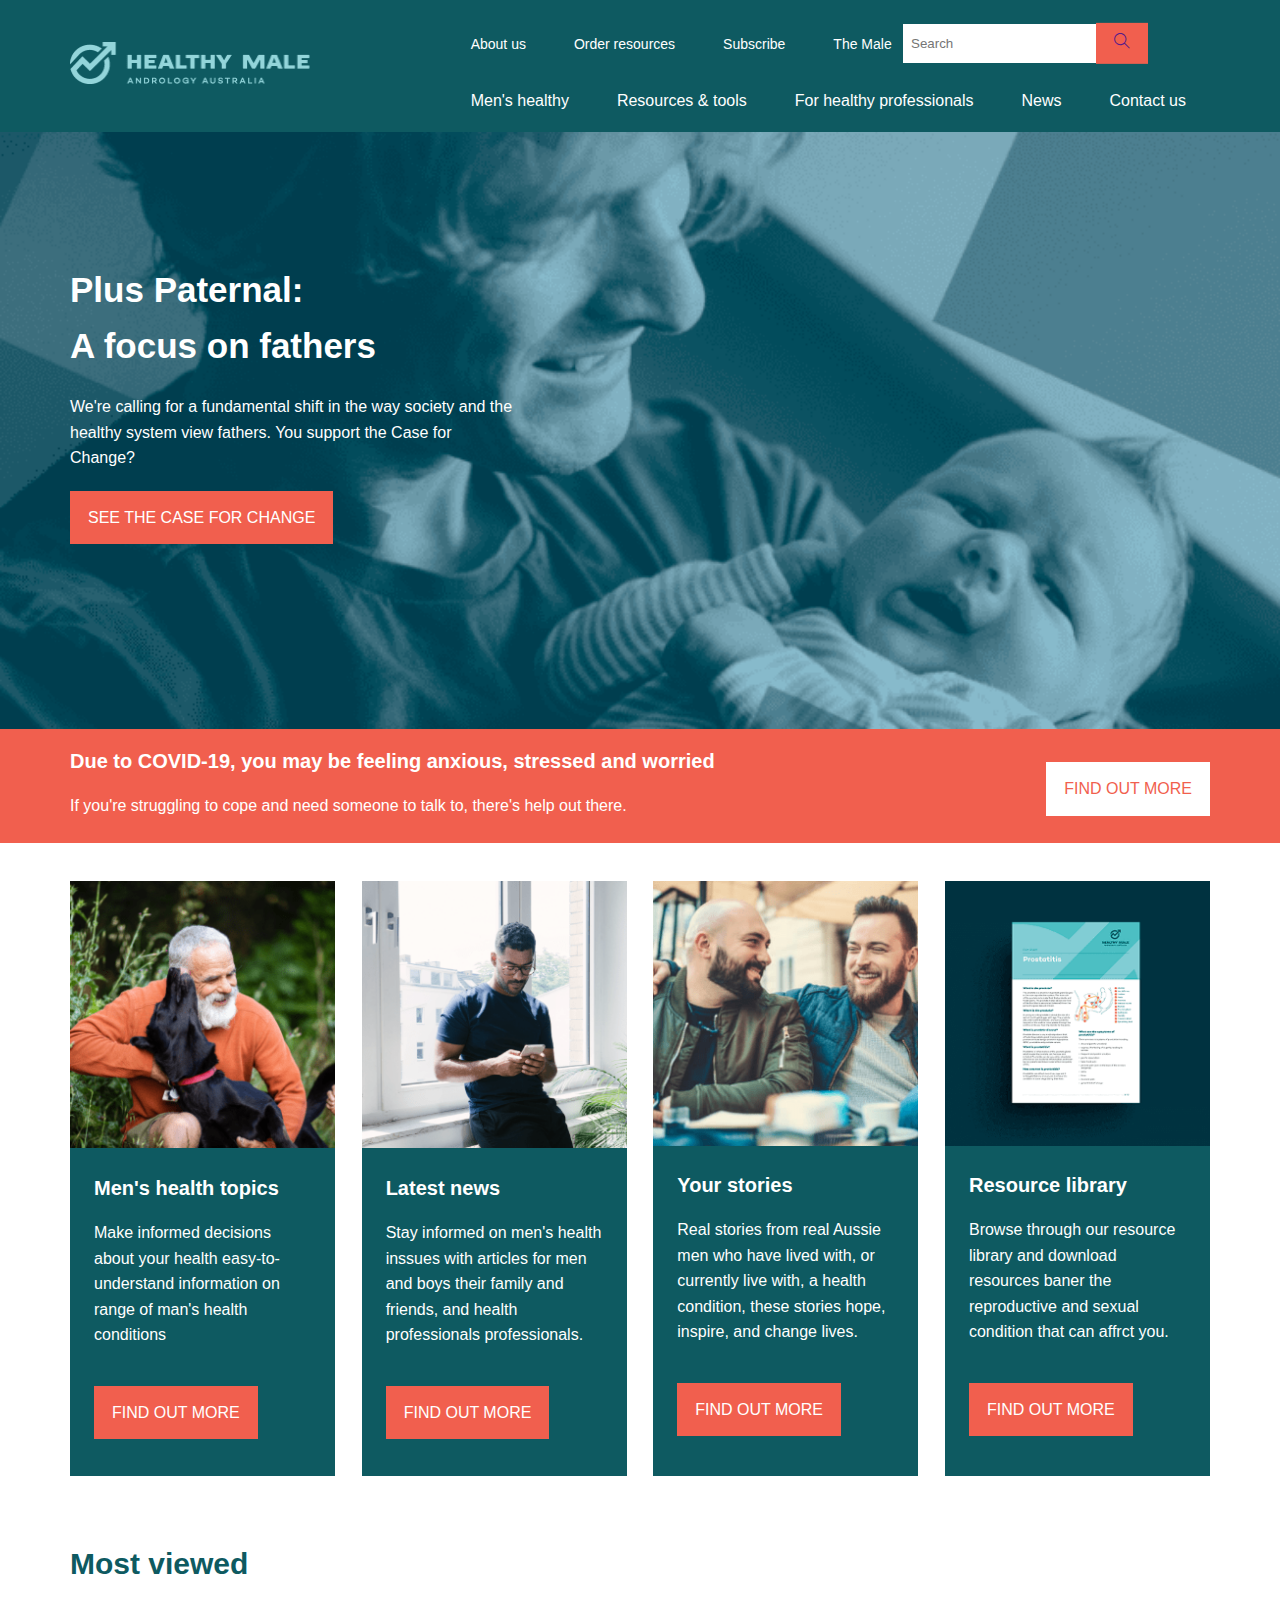
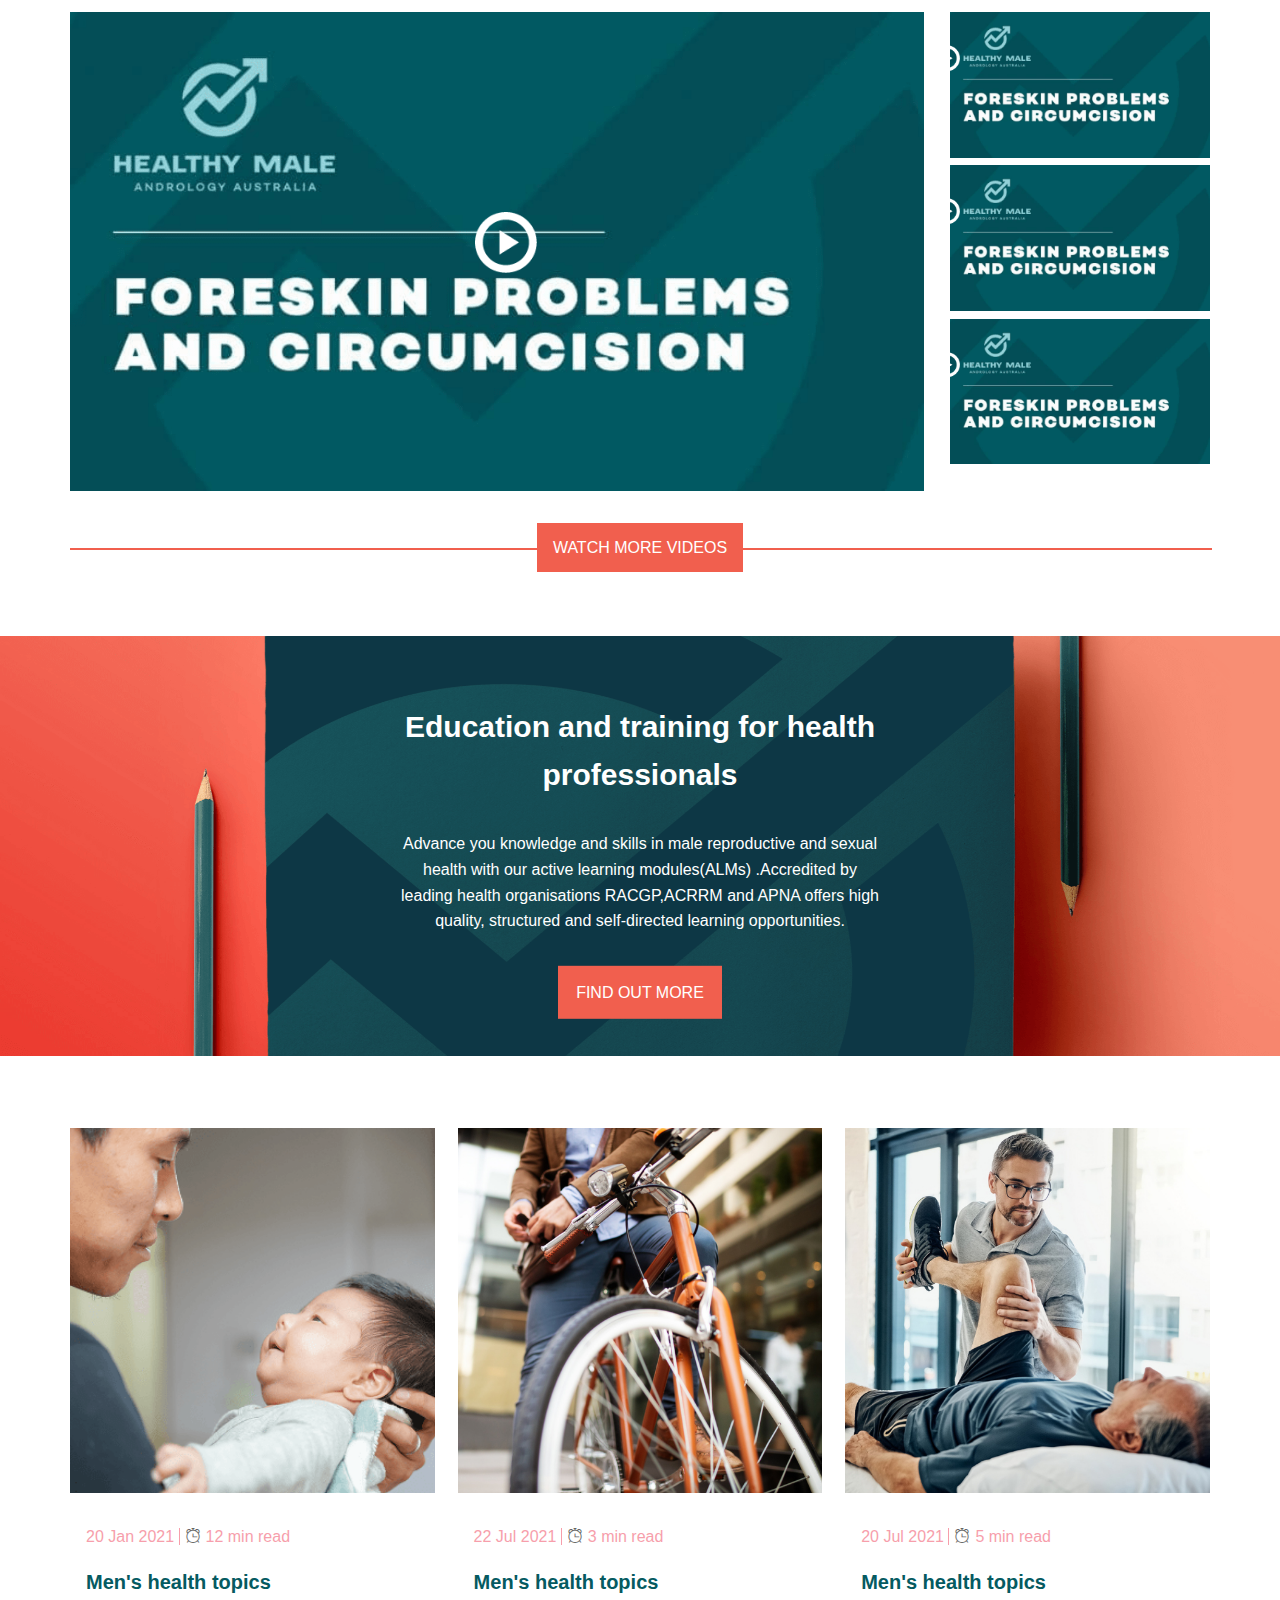
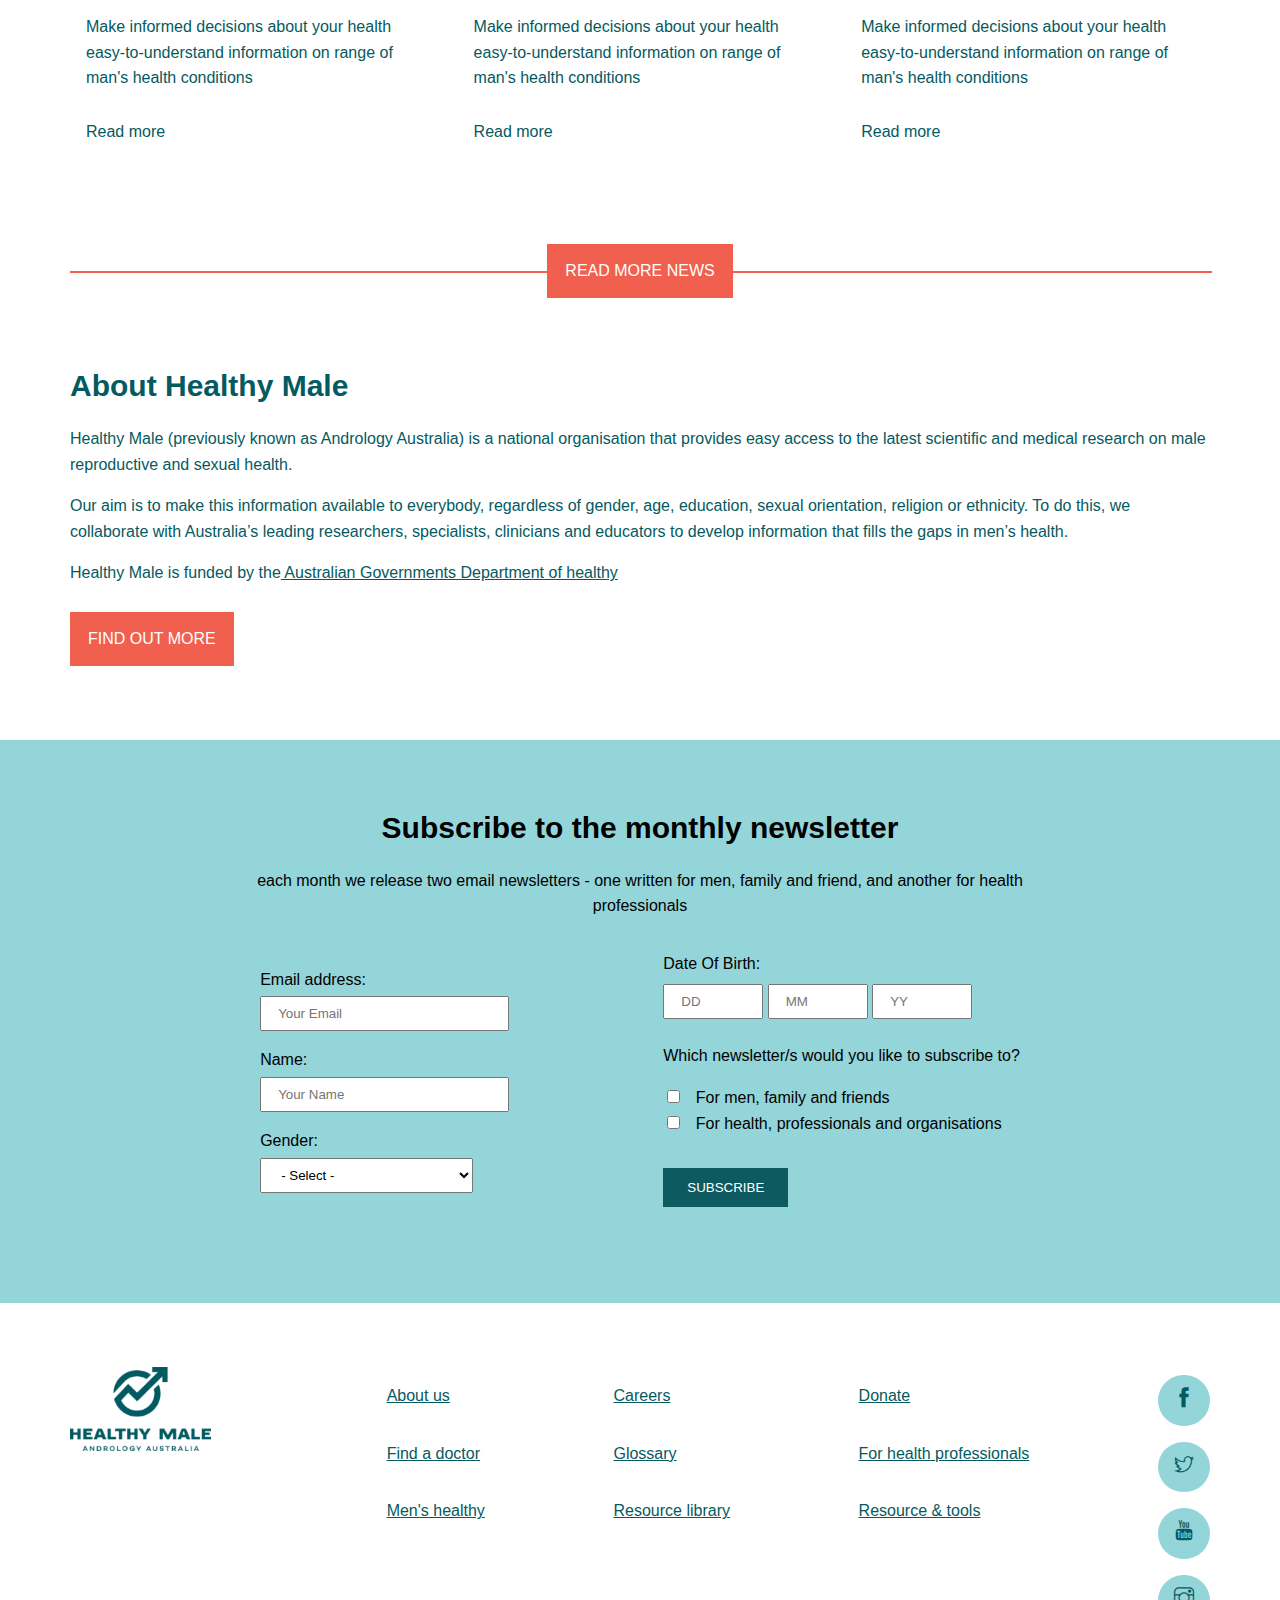
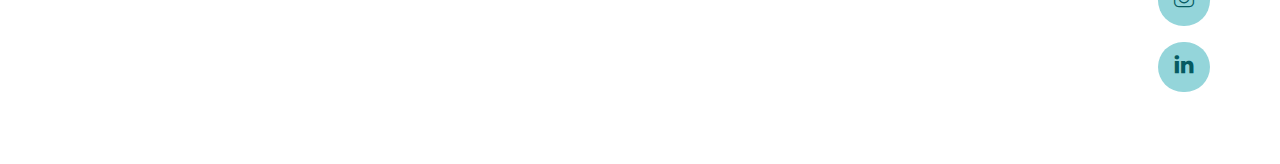
==== commit 7d10bbf2: "HM : update css menu reponsive" ====
--- a/index.html
+++ b/index.html
@@ -22,12 +22,12 @@
                     <input type="text" class="header__menu__search" placeholder="Search">
                     <div class="header__icon__search"><a href=""><i class="ti-search"></i></a></div>
                 </div>
-                <div class="header__menu__nav js__menu__nav">
+                <div class="header__menu__nav">
                     <div class="header__menu__navtop">
                         <ul>
-                            <li><a href="#">About us</a></li>
+                            <li><a href="#about">About us</a></li>
                             <li><a href="#">Order resources</a></li>
-                            <li><a href="#">Subscribe</a></li>
+                            <li><a href="#contact">Subscribe</a></li>
                             <li><a href="#">The Male</a></li>
                         </ul>
                     </div>
@@ -40,13 +40,23 @@
                             <li><a href="#">Men's healthy</a></li>
                             <li><a href="#">Resources & tools</a></li>
                             <li><a href="#">For healthy professionals</a></li>
-                            <li><a href="#">News</a></li>
-                            <li><a href="#">Contact us</a></li>
+                            <li><a href="#news">News</a></li>
+                            <li><a href="#footer">Contact us</a></li>
                         </ul>
                     </div>
-                </div>
-                <div class="header__more__menu js__more__menu">
+                    <div class="header__menu__social">
+                        <a href=""><i class="ti-facebook"></i></a>
+                        <a href=""><i class="ti-twitter"></i></a>
+                        <a href=""><i class="ti-youtube"></i></a>
+                        <a href=""><i class="ti-instagram"></i></a>
+                        <a href=""><i class="ti-linkedin"></i></a>
+                    </div>
+                </div>
+                <div class="header__more__menu">
                     <a href="#"><i class="ti-menu"></i></a>
+                </div>
+                <div class="header__close__menu">
+                    <a href="#"><i class="ti-close"></i></a>
                 </div>
             </div>
         </div>
@@ -101,7 +111,7 @@
         </div>
         <!-- end slider -->
         <!-- begin news -->
-        <div class="news">
+        <div id="news" class="news">
             <div class="container">
                 <!-- begin news top -->
                 <div class="news__top">
@@ -199,7 +209,7 @@
         </div>
         <!-- end banner -->
         <!-- begin about -->
-        <div class="about">
+        <div id="about" class="about">
             <div class="container">
                 <div class="about__news">
                     <div class="about__news__item">
@@ -254,7 +264,7 @@
         </div>
         <!-- end about -->
         <!--  begin contact -->
-        <div class="contact">
+        <div id="contact" class="contact">
             <div class="container">
                 <div class="contact__content">
                     <div><h2 class="contact__title">Subscribe to the monthly newsletter</h2></div>
@@ -265,7 +275,7 @@
                         <div class="contact__form__left">
                             <div class="contact__form__email">
                                 <label class="contact__femail" for="email">Email address:</label></br>
-                                <input type="text" required class="contact__form__control" placeholder="Your Email" name="email" value="">
+                                <input type="email" required class="contact__form__control" placeholder="Your Email" name="email" value="">
                             </div>
                             <div class="contact__form__name">
                                 <label class="contact__fname" for="name">Name:</label></br>
@@ -274,6 +284,7 @@
                             <div class="contact__form__gender">
                                 <label class="fgender" for="gender">Gender:</label></br>
                                 <select name="gender"  class="contact__form__control">
+                                    <option value="select">- Select -</option>
                                     <option value="male">Male</option>
                                     <option value="female">Female</option>
                                     <option value="other">Other</option>
@@ -283,7 +294,7 @@
                         <div class="contact__form__right">
                             <div class="contact__form__dob">
                                 <label class="dob" for="date of birth">Date Of Birth:</label></br>
-                                <input type="text" name="day" id="" placeholder="DD" required class="contact__form__controldob contact__form__dobdd">
+                                <input type="text" name="day" id="date of birth" placeholder="DD" required class="contact__form__controldob contact__form__dobdd">
                                 <input type="text" name="month" id="" placeholder="MM" required class="contact__form__controldob">
                                 <input type="text" name="year" id="" placeholder="YY" required class="contact__form__controldob">
                             </div>
@@ -303,7 +314,7 @@
         </div>
         <!-- end contact -->
     </div>
-    <footer class="footer">
+    <footer id="footer" class="footer">
         <div class="container">
             <div class="footer__menu">
                 <div class="footer__logo">
@@ -351,11 +362,17 @@
         </div>
     </footer>
     <script> 
-    $(document).ready(function(){
-        $('.header__more__menu').click(function(){
-            $('.header__menu__nav').slideToggle();
+    
+        $(document).ready(function () {
+            $('.header__more__menu').click(function () {
+                $(this).parents('.header__menu').find('.header__menu__nav').toggleClass('show__more') 
+                // && $(this).addClass('hide') || $(this).parents('.header__menu__nav').addClass('show__close');
+            });
         });
-    })
+        // const isShow = document.querySelector('.header__close__menu')
+        // function showClose(){
+        //     isShow.className.add('show__close')
+        // }
     </script>
 </body>
 </html>--- a/css/style.css
+++ b/css/style.css
@@ -204,19 +204,19 @@
   display: none;
 }
 
-.header__more__menu {
+.header__more__menu, .header__close__menu {
   display: none;
   position: absolute;
   top: 10%;
   right: 0;
 }
 
-.header__more__menu a {
+.header__more__menu a, .header__close__menu a {
   text-decoration: none;
   color: #f15f4e;
 }
 
-.header__more__menu a i {
+.header__more__menu a i, .header__close__menu a i {
   font-size: 3rem;
   padding: 10px 18px 15px 18px;
 }
@@ -224,6 +224,10 @@
 .header__menu__search {
   padding: 12px 8px;
   border: none;
+}
+
+.header__menu__social {
+  display: none;
 }
 
 .slider {
@@ -659,12 +663,19 @@
   margin: 16px 0;
 }
 
+.contact__radio input {
+  padding: 2px;
+}
+
 .contact__radio__lable {
   margin: 0 8px;
 }
 
+.contact__btn {
+  margin: 32px 0;
+}
+
 .contact__btn__subscribe {
-  margin-top: 32px;
   padding: 12px 24px;
   background-color: #0e5a61;
   color: #fff;
@@ -747,7 +758,6 @@
 }
 
 .footer__social a:hover {
-  background-color: #f15f4e;
-  color: #fff;
+  opacity: 0.8;
 }
 /*# sourceMappingURL=style.css.map */--- a/css/responsive.css
+++ b/css/responsive.css
@@ -98,6 +98,7 @@
     .header{
         /* position: relative; */
         width: 100%;
+        overflow: hidden;
     }
     .header__menu{
         flex-direction: column;
@@ -111,43 +112,67 @@
         /* width: 85%; */
     }
     .header__menu__nav{
-        margin: 16px 0;
-        display: flex;
-    }
-    .js__more__menu{
-        display: none;
+        display: none;
+        text-align: left;
+        position: fixed;
+        top: 0;
+        left: 0;
+        bottom: 0;
+        right: 0;
+        background: #0e4346;
+        margin-top: 125px;
+        /* overflow-y: scroll; */
     }
     .header__menu__navtop{
         order: 2;
-        transform: translateX(40%);
         line-height: 1.4;
-    }
-    .header__menu__navtop ul{
-        margin: 0;
+        border-bottom: 1px solid #005a61;
     }
     .header__menu__navbottom{
         order: 1;
-        margin: 16px 0;
         line-height: 1.4;
     }
-    .header__menu__navbottom ul li,.header__menu__navtop ul li{
-        display: block;
+    .header__menu__social{
+        display: flex;
+        justify-content: space-between;
+        margin: 0 auto;
+        order: 3;
+    }
+    .header__menu__social a {
+        text-decoration: none;
+        color: #fff;
+        padding: 16px 24px;
+    }
+    .header__menu__social a i{
+        font-size: 1.8rem;
+    }
+    .header__menu__navtop ul{
+        transform: translateX(55%);
+        margin: 0;
+        justify-content: flex-end;
+    }
+    .header__menu__navtop ul ,.header__menu__navbottom ul{
+        flex-direction: column;
+    }
+    .header__menu__navbottom ul li{
+        border-bottom: 1px solid #005a61;
     }
     .header__menu__navbottom ul li a,.header__menu__navtop ul li a{
         display: inline-block;
-        padding: 8px 32px;
-    }
-    .header__menu__navtop ul ,.header__menu__navbottom ul{
-        flex-direction: column;
-    }
-    .header__menu__navbottom ul{
-        margin: 0;
+        width: 100%;
+    }
+    .header__menu__navbottom ul li a{
+        padding: 25px 8px;
+    }
+    .header__menu__navtop ul li a{
+        padding: 12px 0;
     }
     .header__search{
         position: unset;
         width: 100%;
         margin: 0;
-        padding: 16px 24px;
+        padding: 8px 0px;
+        transform: translateX(5%);
     }
     .header__search__nav{
         display: none;
@@ -158,11 +183,14 @@
     .header__menu__search{
         width: 70%;
     }
-    .header__more__menu{
+    .header__more__menu,.header__close__menu{
         display: block;
         right: 0%;
         top: 0;
         transform: translateY(50%);
+    }
+    .header__close__menu{
+        display: none;
     }
     .header__more__menu a{
         padding: 22px 18px 15px 18px;
@@ -351,6 +379,9 @@
         border-bottom: 1px solid #0e5a61;
         margin: 0 auto;
     }
+    .footer__social a{
+        margin: 0 8px;
+    }
     .footer__menu__mobile{
         margin-top: 32px;
         display: flex;
@@ -361,7 +392,18 @@
         text-decoration: none;
     }
     /* end mobile footer css */
+    .show__more{
+        display: flex;
+    }
+    .hide{
+        display: none;
+    }
+    .show__close{
+        display: block;
+    }
+    
 }
+
 /* mobile and tablet */
 @media (min-width:321px) and (max-width :767px ) {
     .news__item__content{
